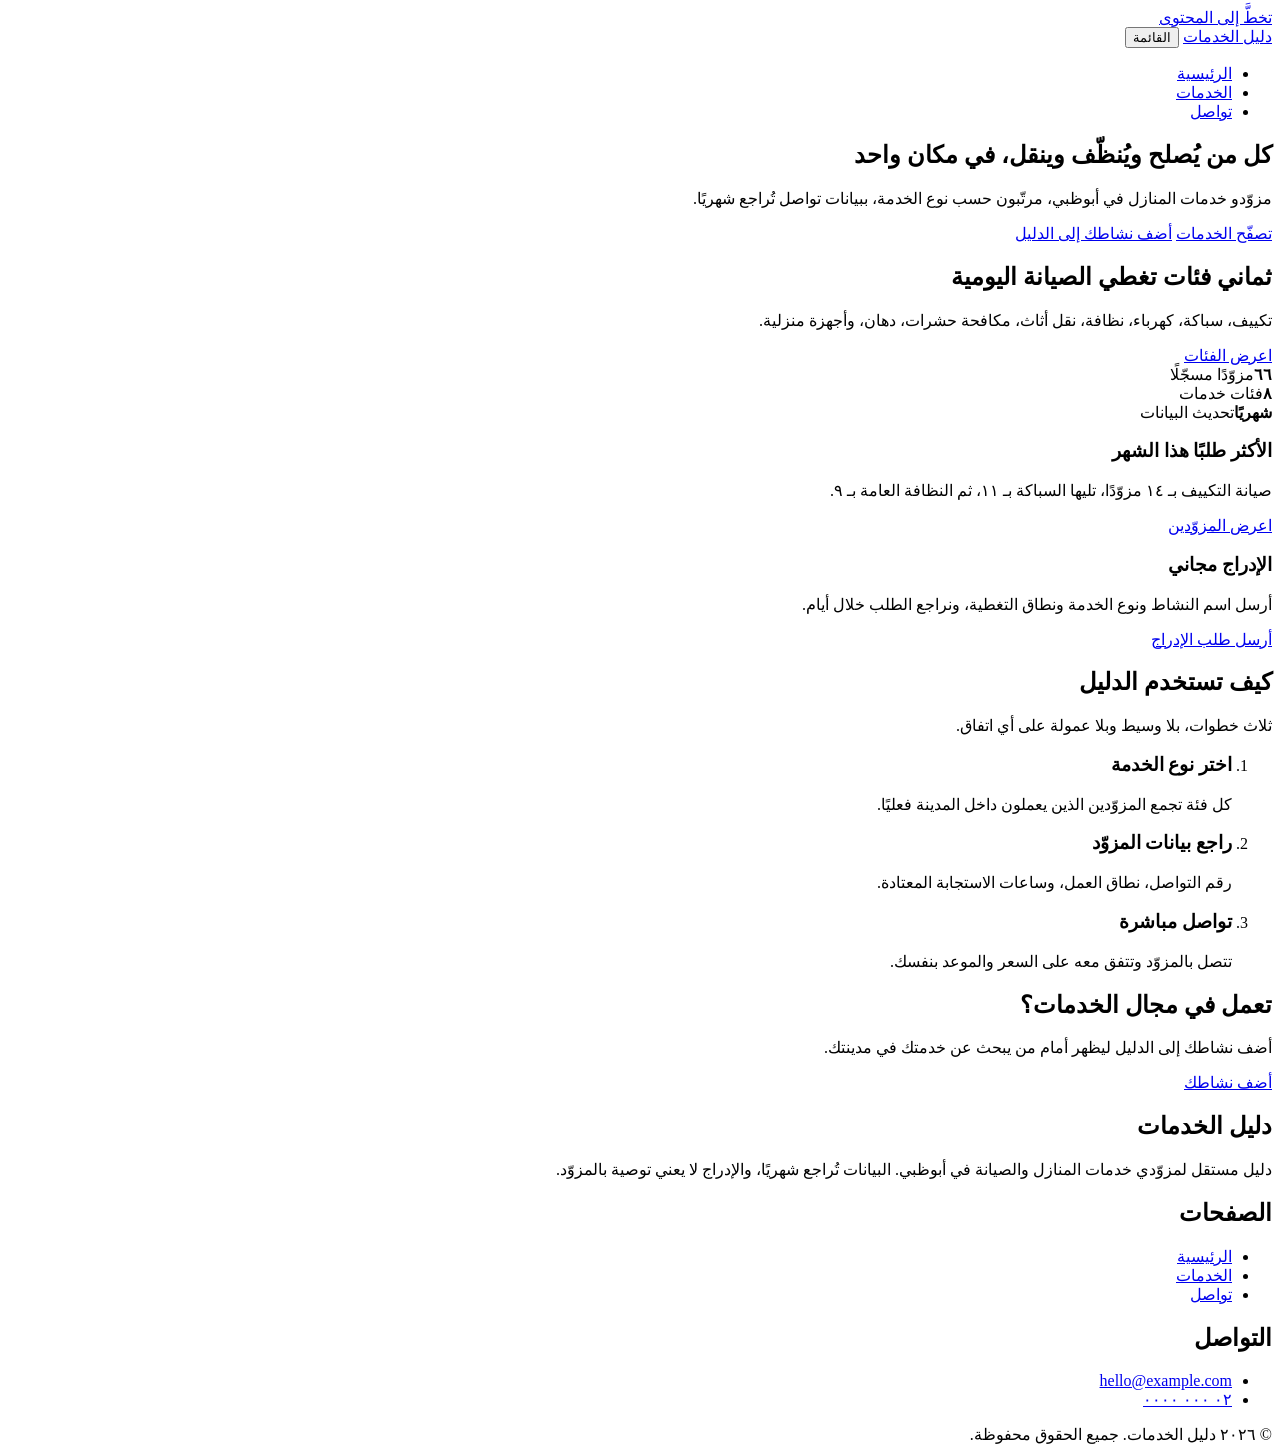
==== index.html @ f4fff855 "Add homepage" ====
<!DOCTYPE html>
<html lang="ar" dir="rtl">
<head>
<meta charset="utf-8">
<meta name="viewport" content="width=device-width, initial-scale=1">
<title>دليل الخدمات — خدمات المنازل في أبوظبي</title>
<meta name="description" content="دليل مرتّب لمزوّدي خدمات المنازل والصيانة في أبوظبي، مقسّم حسب نوع الخدمة.">
<link rel="preconnect" href="https://fonts.googleapis.com">
<link rel="preconnect" href="https://fonts.gstatic.com" crossorigin>
<link href="https://fonts.googleapis.com/css2?family=Noto+Sans+Arabic:wght@400;500;600;700&display=swap" rel="stylesheet">
<link rel="stylesheet" href="styles.css">
</head>
<body>

<a class="skip-link" href="#main">تخطَّ إلى المحتوى</a>

<header class="site-header">
  <div class="wrap-wide header-inner">
    <a class="brand" href="index.html">دليل الخدمات</a>

    <button class="nav-toggle" id="navToggle" aria-expanded="false" aria-controls="mainNav">
      <span class="nav-toggle-bars" aria-hidden="true"></span>
      القائمة
    </button>

    <nav class="main-nav" id="mainNav" aria-label="التنقل الرئيسي">
      <ul>
        <li><a href="index.html" aria-current="page">الرئيسية</a></li>
        <li><a href="services.html">الخدمات</a></li>
        <li><a href="contact.html">تواصل</a></li>
      </ul>
    </nav>
  </div>
</header>

<main id="main">

  <section class="wrap hero">
    <h1>كل من يُصلح ويُنظّف وينقل، في مكان واحد</h1>
    <p class="lead">مزوّدو خدمات المنازل في أبوظبي، مرتّبون حسب نوع الخدمة، ببيانات تواصل تُراجع شهريًا.</p>
    <div class="actions">
      <a class="btn" href="services.html">تصفّح الخدمات</a>
      <a class="link-more" href="contact.html">أضف نشاطك إلى الدليل</a>
    </div>
  </section>

  <section class="section--tight">
    <div class="wrap-wide tiles">

      <article class="tile tile--wide tile--dark">
        <h2>ثماني فئات تغطي الصيانة اليومية</h2>
        <p>تكييف، سباكة، كهرباء، نظافة، نقل أثاث، مكافحة حشرات، دهان، وأجهزة منزلية.</p>
        <div class="actions">
          <a class="link-more" href="services.html">اعرض الفئات</a>
        </div>
        <div class="tile-figure">
          <div><strong>٦٦</strong><span class="tile-note">مزوّدًا مسجّلًا</span></div>
          <div><strong>٨</strong><span class="tile-note">فئات خدمات</span></div>
          <div><strong>شهريًا</strong><span class="tile-note">تحديث البيانات</span></div>
        </div>
      </article>

      <article class="tile">
        <h3>الأكثر طلبًا هذا الشهر</h3>
        <p>صيانة التكييف بـ ١٤ مزوّدًا، تليها السباكة بـ ١١، ثم النظافة العامة بـ ٩.</p>
        <div class="actions">
          <a class="link-more" href="services.html">اعرض المزوّدين</a>
        </div>
      </article>

      <article class="tile">
        <h3>الإدراج مجاني</h3>
        <p>أرسل اسم النشاط ونوع الخدمة ونطاق التغطية، ونراجع الطلب خلال أيام.</p>
        <div class="actions">
          <a class="link-more" href="contact.html">أرسل طلب الإدراج</a>
        </div>
      </article>

    </div>
  </section>

  <section class="section section--alt">
    <div class="wrap center">
      <h2>كيف تستخدم الدليل</h2>
      <p class="section-intro">ثلاث خطوات، بلا وسيط وبلا عمولة على أي اتفاق.</p>
      <ol class="steps">
        <li>
          <h3>اختر نوع الخدمة</h3>
          <p>كل فئة تجمع المزوّدين الذين يعملون داخل المدينة فعليًا.</p>
        </li>
        <li>
          <h3>راجع بيانات المزوّد</h3>
          <p>رقم التواصل، نطاق العمل، وساعات الاستجابة المعتادة.</p>
        </li>
        <li>
          <h3>تواصل مباشرة</h3>
          <p>تتصل بالمزوّد وتتفق معه على السعر والموعد بنفسك.</p>
        </li>
      </ol>
    </div>
  </section>

  <section class="section">
    <div class="wrap center">
      <h2>تعمل في مجال الخدمات؟</h2>
      <p class="section-intro">أضف نشاطك إلى الدليل ليظهر أمام من يبحث عن خدمتك في مدينتك.</p>
      <div class="actions">
        <a class="btn" href="contact.html">أضف نشاطك</a>
      </div>
    </div>
  </section>

</main>

<footer class="site-footer">
  <div class="wrap-wide">
    <div class="footer-inner">
      <div>
        <h2>دليل الخدمات</h2>
        <p>دليل مستقل لمزوّدي خدمات المنازل والصيانة في أبوظبي. البيانات تُراجع شهريًا، والإدراج لا يعني توصية بالمزوّد.</p>
      </div>
      <div>
        <h2>الصفحات</h2>
        <ul>
          <li><a href="index.html">الرئيسية</a></li>
          <li><a href="services.html">الخدمات</a></li>
          <li><a href="contact.html">تواصل</a></li>
        </ul>
      </div>
      <div>
        <h2>التواصل</h2>
        <ul>
          <li><a href="mailto:hello@example.com">hello@example.com</a></li>
          <li><a href="tel:+97120000000">٠٢ ٠٠٠ ٠٠٠٠</a></li>
        </ul>
      </div>
    </div>
    <div class="footer-bottom">
      <span>© ٢٠٢٦ دليل الخدمات. جميع الحقوق محفوظة.</span>
    </div>
  </div>
</footer>

<script src="app.js"></script>
</body>
</html>
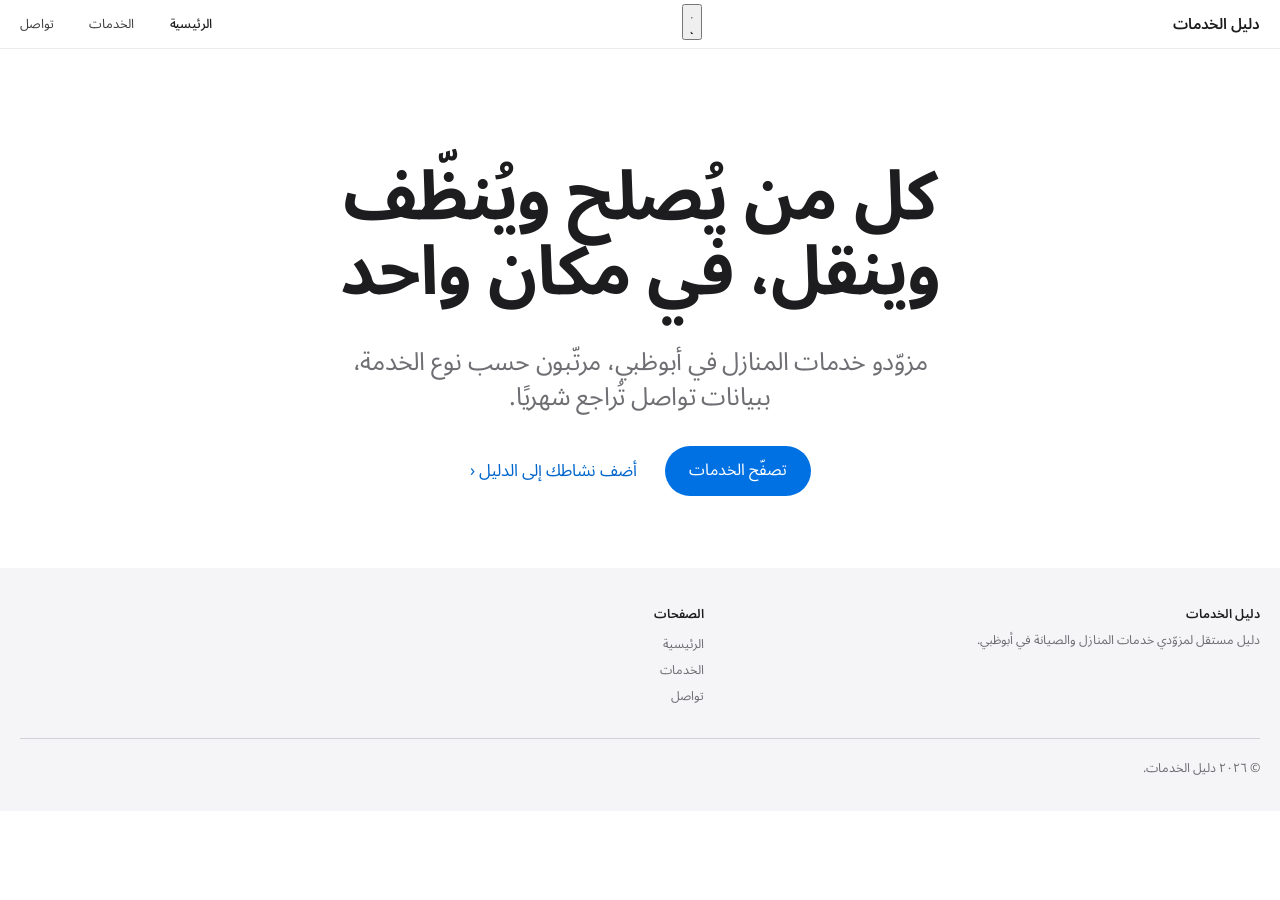
==== commit ba546935: "Publish themed pages for GitHub Pages" ====
--- a/index.html
+++ b/index.html
@@ -2,6 +2,18 @@
 <html lang="ar" dir="rtl">
 <head>
 <meta charset="utf-8">
+<script>
+  (function () {
+    var t;
+    try { t = localStorage.getItem("theme"); } catch (e) {}
+    if (t !== "dark" && t !== "light")
+      t = window.matchMedia && window.matchMedia("(prefers-color-scheme: dark)").matches ? "dark" : "light";
+    var r = document.documentElement;
+    if (t === "dark") r.className += (r.className ? " " : "") + "theme-dark";
+    r.setAttribute("data-theme", t);
+    r.style.colorScheme = t;
+  })();
+</script>
 <meta name="viewport" content="width=device-width, initial-scale=1">
 <title>دليل الخدمات — خدمات المنازل في أبوظبي</title>
 <meta name="description" content="دليل مرتّب لمزوّدي خدمات المنازل والصيانة في أبوظبي، مقسّم حسب نوع الخدمة.">
@@ -11,18 +23,25 @@
 <link rel="stylesheet" href="styles.css">
 </head>
 <body>
-
 <a class="skip-link" href="#main">تخطَّ إلى المحتوى</a>
-
 <header class="site-header">
   <div class="wrap-wide header-inner">
     <a class="brand" href="index.html">دليل الخدمات</a>
-
-    <button class="nav-toggle" id="navToggle" aria-expanded="false" aria-controls="mainNav">
-      <span class="nav-toggle-bars" aria-hidden="true"></span>
-      القائمة
-    </button>
-
+    <div class="header-tools">
+      <button class="theme-toggle" id="themeToggle" type="button" aria-pressed="false" aria-label="تبديل المظهر">
+        <svg class="theme-icon theme-icon--sun" viewBox="0 0 24 24" aria-hidden="true">
+          <circle cx="12" cy="12" r="4"></circle>
+          <path d="M12 3v2M12 19v2M5.2 5.2l1.4 1.4M17.4 17.4l1.4 1.4M3 12h2M19 12h2M5.2 18.8l1.4-1.4M17.4 6.6l1.4-1.4"></path>
+        </svg>
+        <svg class="theme-icon theme-icon--moon" viewBox="0 0 24 24" aria-hidden="true">
+          <path d="M16.5 13.5A7 7 0 0 1 10 4a7.5 7.5 0 1 0 9.2 10.3 6.2 6.2 0 0 1-2.7-.8z"></path>
+        </svg>
+      </button>
+      <button class="nav-toggle" id="navToggle" aria-expanded="false" aria-controls="mainNav">
+        <span class="nav-toggle-bars" aria-hidden="true"></span>
+        القائمة
+      </button>
+    </div>
     <nav class="main-nav" id="mainNav" aria-label="التنقل الرئيسي">
       <ul>
         <li><a href="index.html" aria-current="page">الرئيسية</a></li>
@@ -32,9 +51,7 @@
     </nav>
   </div>
 </header>
-
 <main id="main">
-
   <section class="wrap hero">
     <h1>كل من يُصلح ويُنظّف وينقل، في مكان واحد</h1>
     <p class="lead">مزوّدو خدمات المنازل في أبوظبي، مرتّبون حسب نوع الخدمة، ببيانات تواصل تُراجع شهريًا.</p>
@@ -43,81 +60,13 @@
       <a class="link-more" href="contact.html">أضف نشاطك إلى الدليل</a>
     </div>
   </section>
-
-  <section class="section--tight">
-    <div class="wrap-wide tiles">
-
-      <article class="tile tile--wide tile--dark">
-        <h2>ثماني فئات تغطي الصيانة اليومية</h2>
-        <p>تكييف، سباكة، كهرباء، نظافة، نقل أثاث، مكافحة حشرات، دهان، وأجهزة منزلية.</p>
-        <div class="actions">
-          <a class="link-more" href="services.html">اعرض الفئات</a>
-        </div>
-        <div class="tile-figure">
-          <div><strong>٦٦</strong><span class="tile-note">مزوّدًا مسجّلًا</span></div>
-          <div><strong>٨</strong><span class="tile-note">فئات خدمات</span></div>
-          <div><strong>شهريًا</strong><span class="tile-note">تحديث البيانات</span></div>
-        </div>
-      </article>
-
-      <article class="tile">
-        <h3>الأكثر طلبًا هذا الشهر</h3>
-        <p>صيانة التكييف بـ ١٤ مزوّدًا، تليها السباكة بـ ١١، ثم النظافة العامة بـ ٩.</p>
-        <div class="actions">
-          <a class="link-more" href="services.html">اعرض المزوّدين</a>
-        </div>
-      </article>
-
-      <article class="tile">
-        <h3>الإدراج مجاني</h3>
-        <p>أرسل اسم النشاط ونوع الخدمة ونطاق التغطية، ونراجع الطلب خلال أيام.</p>
-        <div class="actions">
-          <a class="link-more" href="contact.html">أرسل طلب الإدراج</a>
-        </div>
-      </article>
-
-    </div>
-  </section>
-
-  <section class="section section--alt">
-    <div class="wrap center">
-      <h2>كيف تستخدم الدليل</h2>
-      <p class="section-intro">ثلاث خطوات، بلا وسيط وبلا عمولة على أي اتفاق.</p>
-      <ol class="steps">
-        <li>
-          <h3>اختر نوع الخدمة</h3>
-          <p>كل فئة تجمع المزوّدين الذين يعملون داخل المدينة فعليًا.</p>
-        </li>
-        <li>
-          <h3>راجع بيانات المزوّد</h3>
-          <p>رقم التواصل، نطاق العمل، وساعات الاستجابة المعتادة.</p>
-        </li>
-        <li>
-          <h3>تواصل مباشرة</h3>
-          <p>تتصل بالمزوّد وتتفق معه على السعر والموعد بنفسك.</p>
-        </li>
-      </ol>
-    </div>
-  </section>
-
-  <section class="section">
-    <div class="wrap center">
-      <h2>تعمل في مجال الخدمات؟</h2>
-      <p class="section-intro">أضف نشاطك إلى الدليل ليظهر أمام من يبحث عن خدمتك في مدينتك.</p>
-      <div class="actions">
-        <a class="btn" href="contact.html">أضف نشاطك</a>
-      </div>
-    </div>
-  </section>
-
 </main>
-
 <footer class="site-footer">
   <div class="wrap-wide">
     <div class="footer-inner">
       <div>
         <h2>دليل الخدمات</h2>
-        <p>دليل مستقل لمزوّدي خدمات المنازل والصيانة في أبوظبي. البيانات تُراجع شهريًا، والإدراج لا يعني توصية بالمزوّد.</p>
+        <p>دليل مستقل لمزوّدي خدمات المنازل والصيانة في أبوظبي.</p>
       </div>
       <div>
         <h2>الصفحات</h2>
@@ -127,20 +76,10 @@
           <li><a href="contact.html">تواصل</a></li>
         </ul>
       </div>
-      <div>
-        <h2>التواصل</h2>
-        <ul>
-          <li><a href="mailto:hello@example.com">hello@example.com</a></li>
-          <li><a href="tel:+97120000000">٠٢ ٠٠٠ ٠٠٠٠</a></li>
-        </ul>
-      </div>
     </div>
-    <div class="footer-bottom">
-      <span>© ٢٠٢٦ دليل الخدمات. جميع الحقوق محفوظة.</span>
-    </div>
+    <div class="footer-bottom"><span>© ٢٠٢٦ دليل الخدمات.</span></div>
   </div>
 </footer>
-
 <script src="app.js"></script>
 </body>
 </html>
--- a/styles.css
+++ b/styles.css
@@ -0,0 +1,90 @@
+/* دليل الخدمات */
+:root{--bg:#fff;--bg-alt:#f5f5f7;--text:#1d1d1f;--text-2:#6e6e73;--link:#0066cc;--link-strong:#0071e3;--line:#d2d2d7;--nav-h:48px;--r-lg:28px;--r-md:18px;--r-sm:12px;--pill:980px;--wrap:1024px;--wrap-wide:1240px}
+*,*::before,*::after{box-sizing:border-box}
+html{-webkit-text-size-adjust:100%;scroll-behavior:smooth;scroll-padding-top:calc(var(--nav-h) + 1rem)}
+body{margin:0;background:var(--bg);color:var(--text);font-family:"SF Arabic",-apple-system,BlinkMacSystemFont,"Noto Sans Arabic","Segoe UI",Tahoma,system-ui,sans-serif;font-size:1.0625rem;line-height:1.6;-webkit-font-smoothing:antialiased}
+h1,h2,h3{margin:0 0 .5em;font-weight:700;letter-spacing:-.015em;line-height:1.1}
+h1{font-size:clamp(2.4rem,1.4rem + 4.6vw,4.25rem)}h2{font-size:clamp(1.9rem,1.2rem + 2.8vw,3rem)}h3{font-size:clamp(1.25rem,1.05rem + .7vw,1.6rem)}
+p{margin:0 0 1rem}a{color:var(--link);text-decoration:none}a:hover{text-decoration:underline}img{max-width:100%;display:block}
+.wrap{width:min(100% - 2.75rem,var(--wrap));margin-inline:auto}.wrap-wide{width:min(100% - 2rem,var(--wrap-wide));margin-inline:auto}.center{text-align:center}
+:focus-visible{outline:3px solid var(--link-strong);outline-offset:3px;border-radius:4px}
+.skip-link{position:absolute;inset-inline-start:-9999px;top:0;z-index:80;background:var(--text);color:#fff;padding:.6rem 1rem}.skip-link:focus{inset-inline-start:0}
+.site-header{position:sticky;top:0;z-index:60;background:rgba(255,255,255,.72);backdrop-filter:saturate(180%) blur(20px);-webkit-backdrop-filter:saturate(180%) blur(20px);border-bottom:1px solid rgba(0,0,0,.08)}
+.header-inner{display:flex;align-items:center;justify-content:space-between;gap:1rem;min-height:var(--nav-h);flex-wrap:wrap}
+.brand{font-size:.95rem;font-weight:600;color:var(--text);letter-spacing:-.01em}.brand:hover{text-decoration:none;opacity:.7}
+.nav-toggle{display:inline-flex;align-items:center;gap:.45rem;font:inherit;font-size:.85rem;color:var(--text);background:none;border:0;padding:.4rem 0;cursor:pointer}
+.nav-toggle-bars,.nav-toggle-bars::before,.nav-toggle-bars::after{content:"";display:block;width:17px;height:1px;background:var(--text)}
+.nav-toggle-bars{position:relative}.nav-toggle-bars::before{position:absolute;top:-5px}.nav-toggle-bars::after{position:absolute;top:5px}
+.main-nav{display:none;width:100%}.main-nav.is-open{display:block}
+.main-nav ul{list-style:none;margin:0 0 .75rem;padding:0;display:flex;flex-direction:column}
+.main-nav a{display:block;padding:.85rem 0;color:var(--text);font-size:1.4rem;font-weight:600;letter-spacing:-.01em;border-bottom:1px solid var(--line)}
+.main-nav a:hover{text-decoration:none;opacity:.65}.main-nav a[aria-current="page"]{color:var(--text-2)}
+@media(min-width:768px){.nav-toggle{display:none}.main-nav{display:block;width:auto}.main-nav ul{flex-direction:row;gap:2.25rem;margin:0}.main-nav a{font-size:.8rem;font-weight:400;padding:0;border-bottom:0;opacity:.85}.main-nav a:hover{opacity:1}.main-nav a[aria-current="page"]{color:var(--text);opacity:1;font-weight:500}}
+.section{padding-block:clamp(3.5rem,8vw,6.5rem)}.section--alt{background:var(--bg-alt)}.section--tight{padding-block:clamp(2rem,4vw,3rem)}
+.hero{padding-block:clamp(3.5rem,9vw,7rem) clamp(2.5rem,6vw,4.5rem);text-align:center}.hero h1{max-width:18ch;margin-inline:auto}
+.lead{font-size:clamp(1.15rem,1rem + .7vw,1.6rem);line-height:1.4;color:var(--text-2);max-width:44ch;margin-inline:auto;letter-spacing:-.01em}
+.section-intro{max-width:46ch;margin-inline:auto;color:var(--text-2)}
+.actions{display:flex;flex-wrap:wrap;gap:1.75rem;align-items:center;justify-content:center;margin-top:2rem}
+.btn{display:inline-block;font:inherit;font-size:1rem;font-weight:400;padding:.75rem 1.5rem;border:0;border-radius:var(--pill);background:var(--link-strong);color:#fff;cursor:pointer}.btn:hover{background:#0077ed;text-decoration:none}
+.link-more{font-size:1.05rem;color:var(--link)}.link-more::after{content:" ‹"}
+.tiles{display:grid;gap:1.25rem;grid-template-columns:1fr}
+@media(min-width:820px){.tiles{grid-template-columns:1fr 1fr}.tile--wide{grid-column:1/-1}}
+.tile{background:var(--bg-alt);border-radius:var(--r-lg);padding:clamp(2.25rem,5vw,3.5rem) clamp(1.5rem,4vw,3rem);text-align:center;display:flex;flex-direction:column;justify-content:center;min-height:340px}
+.tile--dark{background:var(--text);color:#f5f5f7}.tile--dark .tile-note{color:#a1a1a6}
+.tile h2,.tile h3{margin-bottom:.4rem}.tile p{color:var(--text-2);max-width:34ch;margin-inline:auto}.tile .actions{margin-top:1.25rem;gap:1.25rem}
+.tile-figure{display:grid;grid-template-columns:repeat(auto-fit,minmax(120px,1fr));gap:1.5rem;margin-top:2rem;width:min(100%,620px);margin-inline:auto}.tile-figure div{text-align:center}
+.tile-figure strong{display:block;font-size:clamp(1.8rem,1.4rem + 1.6vw,2.6rem);font-weight:600;letter-spacing:-.02em}.tile-note{color:var(--text-2);font-size:.95rem}
+.steps{list-style:none;margin:3rem 0 0;padding:0;display:grid;gap:2.5rem;counter-reset:step;text-align:center}
+@media(min-width:780px){.steps{grid-template-columns:repeat(3,1fr);gap:3rem}}
+.steps li{counter-increment:step}.steps li::before{content:counter(step,arabic-indic);display:grid;place-items:center;width:44px;height:44px;margin:0 auto 1rem;border-radius:50%;background:var(--bg-alt);color:var(--text-2);font-size:1.05rem;font-weight:600}
+.section--alt .steps li::before{background:#e8e8ed}.steps h3{margin-bottom:.35rem}.steps p{margin:0;color:var(--text-2)}
+.card-grid{list-style:none;margin:0;padding:0;display:grid;gap:1.25rem;grid-template-columns:repeat(auto-fill,minmax(290px,1fr))}
+.card{background:var(--bg-alt);border-radius:var(--r-md);padding:2.25rem 1.75rem;text-align:center;display:flex;flex-direction:column;align-items:center;gap:.5rem;transition:transform .25s ease}.card:hover{transform:translateY(-3px)}
+.card h3{margin:0}.card p{margin:0;color:var(--text-2);font-size:1rem;max-width:30ch}
+.card-meta{margin-top:auto;padding-top:1.25rem;display:flex;flex-direction:column;gap:.35rem;font-size:.95rem;color:var(--text-2)}
+.contact-grid{display:grid;gap:3rem}@media(min-width:880px){.contact-grid{grid-template-columns:1.25fr 1fr;gap:4rem}}
+.field{display:flex;flex-direction:column;gap:.45rem;margin-bottom:1rem}.field label{font-size:.9rem;color:var(--text-2)}
+.field input,.field select,.field textarea{font:inherit;color:var(--text);background:var(--bg-alt);border:1px solid transparent;border-radius:var(--r-sm);padding:.85rem 1rem}
+.field textarea{resize:vertical;min-height:150px}
+.field input:focus,.field select:focus,.field textarea:focus{outline:none;background:var(--bg);border-color:var(--link-strong);box-shadow:0 0 0 4px rgba(0,113,227,.15)}
+.field-hint{font-size:.85rem;color:var(--text-2)}
+.info-block{background:var(--bg-alt);border-radius:var(--r-lg);padding:2rem 1.9rem}.info-block h2{font-size:1.3rem;margin-bottom:1rem}
+.info-list{list-style:none;margin:0;padding:0}.info-list>li{padding:.85rem 0;border-bottom:1px solid var(--line)}.info-list>li:last-child{border-bottom:0}
+.info-list .label{display:block;font-size:.85rem;color:var(--text-2);margin-bottom:.1rem}
+.site-footer{background:var(--bg-alt);color:var(--text-2);font-size:.78rem;line-height:1.6;padding-block:2.5rem 2rem}
+.footer-inner{display:grid;gap:2rem;padding-bottom:1.75rem;border-bottom:1px solid var(--line)}
+@media(min-width:760px){.footer-inner{grid-template-columns:1.6fr 1fr 1fr;gap:3rem}}
+.site-footer h2{font-size:.78rem;font-weight:600;color:var(--text);letter-spacing:0;margin-bottom:.6rem}
+.site-footer p{margin:0;max-width:46ch}.site-footer ul{list-style:none;margin:0;padding:0}.site-footer li{padding:.2rem 0}
+.site-footer a{color:var(--text-2)}.site-footer a:hover{color:var(--text)}.footer-bottom{padding-top:1.25rem}
+.visually-hidden{position:absolute;width:1px;height:1px;padding:0;margin:-1px;overflow:hidden;clip:rect(0,0,0,0);white-space:nowrap;border:0}
+.breadcrumb{margin:0 0 1.75rem}.breadcrumb ol{list-style:none;margin:0;padding:0;display:flex;flex-wrap:wrap;justify-content:center;gap:.35rem .15rem;color:var(--text-2);font-size:.85rem}
+.breadcrumb li{display:inline-flex;align-items:center;gap:.35rem}.breadcrumb li:not(:last-child)::after{content:"‹";color:var(--text-2);opacity:.55;padding-inline-start:.2rem}
+.breadcrumb a{color:var(--text-2)}.breadcrumb a:hover{color:var(--text)}.breadcrumb li[aria-current="page"]{color:var(--text);font-weight:500}
+.provider-hero{padding-block:clamp(2.5rem,6vw,4.5rem) clamp(2rem,5vw,3.25rem);text-align:center}.provider-hero h1{max-width:16ch;margin-inline:auto}
+.eyebrow{margin:0 0 .65rem;font-size:.92rem;font-weight:600;color:var(--link);letter-spacing:-.01em}
+.provider-pills{list-style:none;margin:1.75rem auto 0;padding:0;display:flex;flex-wrap:wrap;justify-content:center;gap:.6rem;max-width:54rem}
+.provider-pills li{background:var(--bg-alt);color:var(--text-2);font-size:.9rem;padding:.45rem .9rem;border-radius:var(--pill)}
+.btn--ghost{background:var(--bg-alt);color:var(--text)}.btn--ghost:hover{background:#e8e8ed}
+.provider-layout{display:grid;gap:1.5rem}@media(min-width:960px){.provider-layout{grid-template-columns:minmax(0,1.7fr) minmax(280px,.9fr);gap:2rem;align-items:start}}
+.provider-main{display:grid;gap:1.15rem}
+.panel{background:var(--bg-alt);border-radius:var(--r-md);padding:clamp(1.5rem,3vw,2.1rem) clamp(1.35rem,3vw,2rem)}.panel h2{font-size:1.35rem;margin-bottom:.75rem}.panel p:last-child{margin-bottom:0}
+.panel-lead{color:var(--text-2);margin-bottom:1rem}.panel-note{color:var(--text-2);font-size:.92rem}
+.check-list,.prep-list{margin:0;padding:0;list-style:none}
+.check-list li,.prep-list li{position:relative;padding:.7rem 0;padding-inline-start:1.7rem;border-bottom:1px solid var(--line);color:var(--text)}
+.check-list li:last-child,.prep-list li:last-child{border-bottom:0}
+.check-list li::before{content:"";position:absolute;inset-inline-start:0;top:1.05rem;width:8px;height:8px;border-radius:50%;background:var(--link-strong)}
+.prep-list{counter-reset:prep}.prep-list li{padding-inline-start:2.1rem}
+.prep-list li::before{counter-increment:prep;content:counter(prep,arabic-indic);position:absolute;inset-inline-start:0;top:.65rem;width:1.5rem;height:1.5rem;display:grid;place-items:center;border-radius:50%;background:#e8e8ed;color:var(--text-2);font-size:.8rem;font-weight:600}
+.chip-list{list-style:none;margin:0;padding:0;display:flex;flex-wrap:wrap;gap:.55rem}.chip-list li{background:#fff;color:var(--text);font-size:.92rem;padding:.4rem .85rem;border-radius:var(--pill)}
+.hours-table{width:100%;border-collapse:collapse;font-size:.98rem}.hours-table th,.hours-table td{text-align:start;padding:.8rem 0;border-bottom:1px solid var(--line);vertical-align:top}
+.hours-table tr:last-child th,.hours-table tr:last-child td{border-bottom:0}.hours-table th{font-weight:600;width:42%}.hours-table td{color:var(--text-2)}
+.provider-aside{min-width:0}
+.contact-card{background:var(--text);color:#f5f5f7;border-radius:var(--r-lg);padding:clamp(1.6rem,3vw,2rem) clamp(1.4rem,3vw,1.85rem)}
+.contact-card h2{font-size:1.3rem;margin-bottom:.4rem}.contact-card-lead{color:#a1a1a6;font-size:.95rem;margin-bottom:.5rem}
+.contact-card .info-list>li{border-bottom-color:rgba(255,255,255,.12)}.contact-card .info-list .label{color:#a1a1a6}.contact-card a{color:#fff}.contact-card a:hover{color:#fff;opacity:.8}
+.contact-card-actions{display:flex;flex-wrap:wrap;gap:.7rem;margin-top:1.35rem}
+.contact-card .btn--ghost{background:rgba(255,255,255,.12);color:#fff}.contact-card .btn--ghost:hover{background:rgba(255,255,255,.2)}
+@media(min-width:960px){.contact-card{position:sticky;top:calc(var(--nav-h) + 1rem)}}
+.section-head{text-align:center;margin-bottom:2rem}.section-head .section-intro{margin-bottom:0}
+@media(prefers-reduced-motion:reduce){html{scroll-behavior:auto}*{animation:none!important;transition:none!important}}
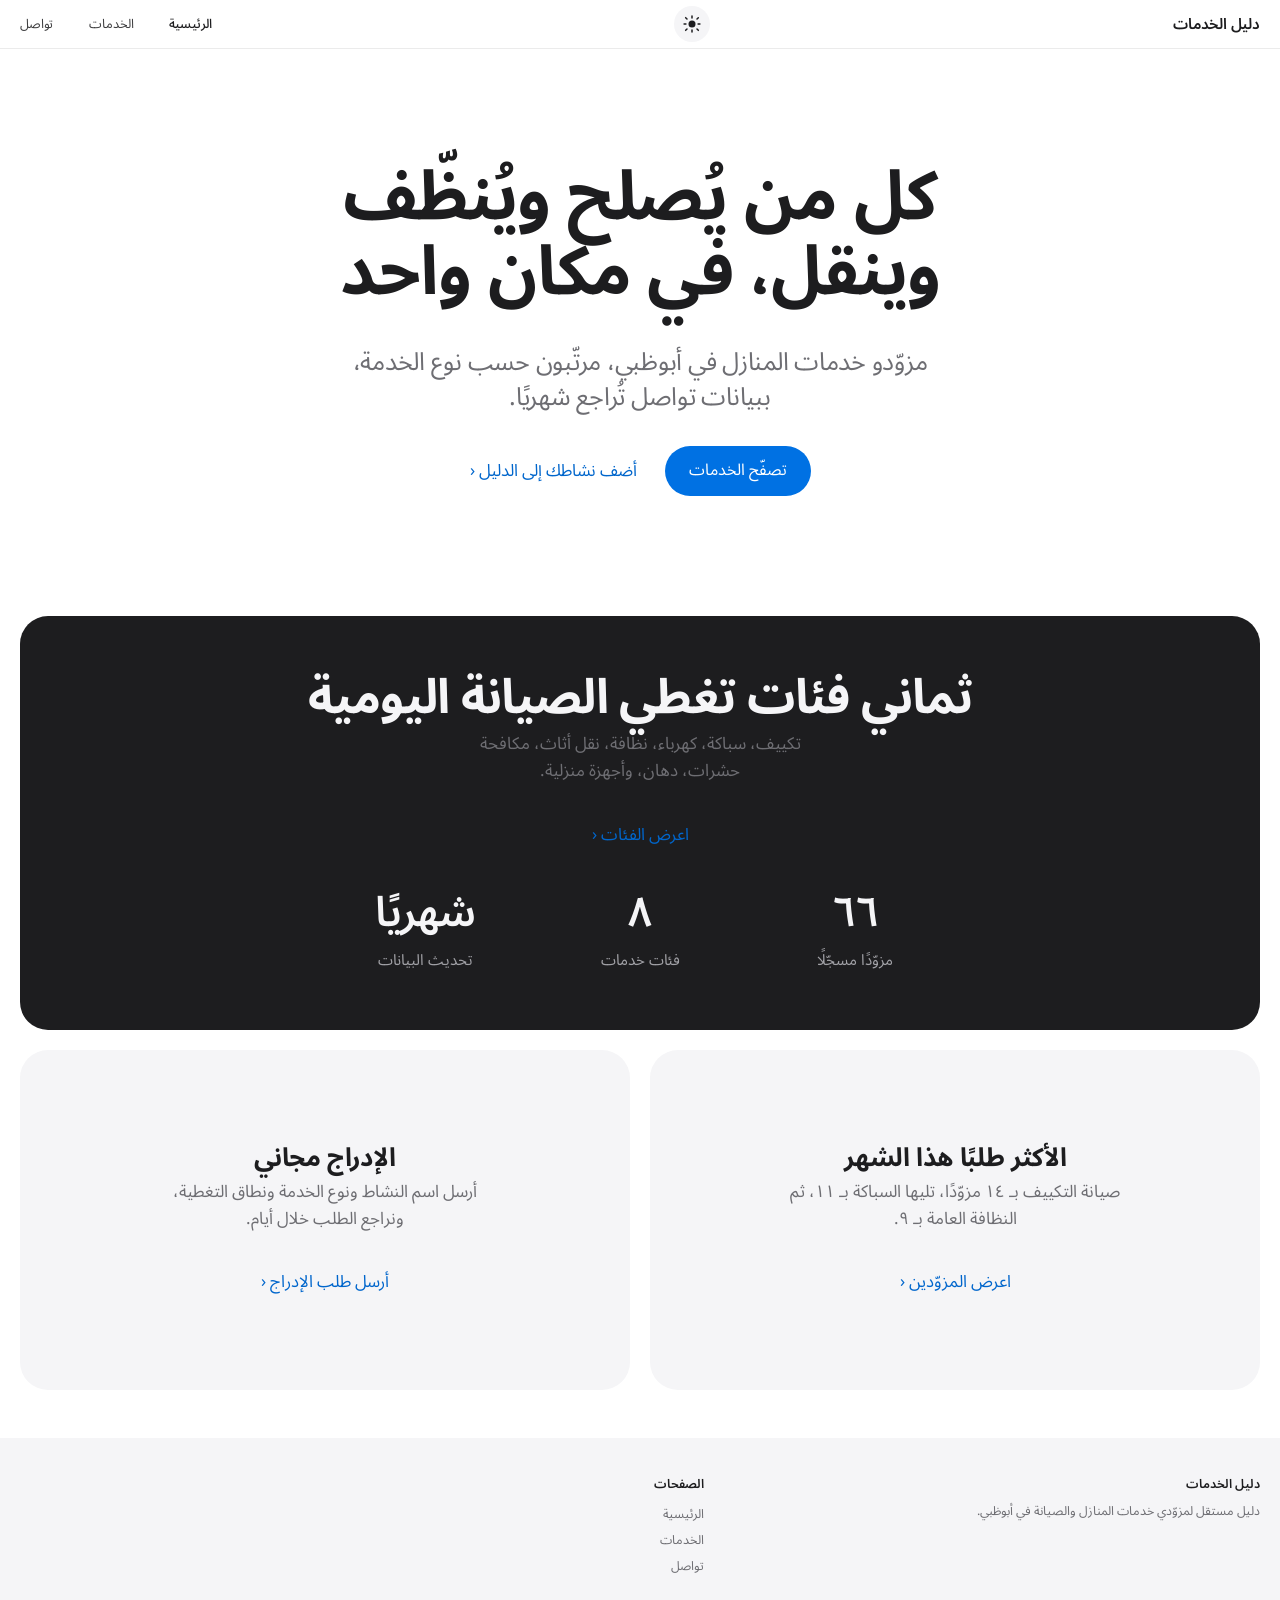
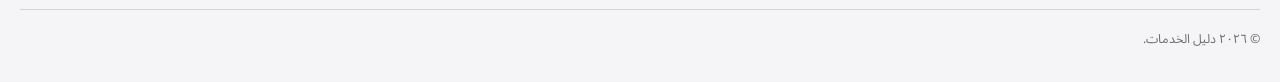
==== commit 2b0f4748: "Link theme stylesheet and restore homepage sections" ====
--- a/index.html
+++ b/index.html
@@ -21,6 +21,7 @@
 <link rel="preconnect" href="https://fonts.gstatic.com" crossorigin>
 <link href="https://fonts.googleapis.com/css2?family=Noto+Sans+Arabic:wght@400;500;600;700&display=swap" rel="stylesheet">
 <link rel="stylesheet" href="styles.css">
+<link rel="stylesheet" href="theme.css">
 </head>
 <body>
 <a class="skip-link" href="#main">تخطَّ إلى المحتوى</a>
@@ -30,8 +31,8 @@
     <div class="header-tools">
       <button class="theme-toggle" id="themeToggle" type="button" aria-pressed="false" aria-label="تبديل المظهر">
         <svg class="theme-icon theme-icon--sun" viewBox="0 0 24 24" aria-hidden="true">
-          <circle cx="12" cy="12" r="4"></circle>
-          <path d="M12 3v2M12 19v2M5.2 5.2l1.4 1.4M17.4 17.4l1.4 1.4M3 12h2M19 12h2M5.2 18.8l1.4-1.4M17.4 6.6l1.4-1.4"></path>
+          <circle cx="12" cy="12" r="4.2"></circle>
+          <path d="M12 2.5v2.2M12 19.3v2.2M4.4 4.4l1.6 1.6M17.99 18l1.6 1.6M2.5 12h2.2M19.3 12h2.2M4.4 19.6l1.6-1.6M18 6.01l1.6-1.6"></path>
         </svg>
         <svg class="theme-icon theme-icon--moon" viewBox="0 0 24 24" aria-hidden="true">
           <path d="M16.5 13.5A7 7 0 0 1 10 4a7.5 7.5 0 1 0 9.2 10.3 6.2 6.2 0 0 1-2.7-.8z"></path>
@@ -60,22 +61,36 @@
       <a class="link-more" href="contact.html">أضف نشاطك إلى الدليل</a>
     </div>
   </section>
+  <section class="section--tight">
+    <div class="wrap-wide tiles">
+      <article class="tile tile--wide tile--dark">
+        <h2>ثماني فئات تغطي الصيانة اليومية</h2>
+        <p>تكييف، سباكة، كهرباء، نظافة، نقل أثاث، مكافحة حشرات، دهان، وأجهزة منزلية.</p>
+        <div class="actions"><a class="link-more" href="services.html">اعرض الفئات</a></div>
+        <div class="tile-figure">
+          <div><strong>٦٦</strong><span class="tile-note">مزوّدًا مسجّلًا</span></div>
+          <div><strong>٨</strong><span class="tile-note">فئات خدمات</span></div>
+          <div><strong>شهريًا</strong><span class="tile-note">تحديث البيانات</span></div>
+        </div>
+      </article>
+      <article class="tile">
+        <h3>الأكثر طلبًا هذا الشهر</h3>
+        <p>صيانة التكييف بـ ١٤ مزوّدًا، تليها السباكة بـ ١١، ثم النظافة العامة بـ ٩.</p>
+        <div class="actions"><a class="link-more" href="services.html">اعرض المزوّدين</a></div>
+      </article>
+      <article class="tile">
+        <h3>الإدراج مجاني</h3>
+        <p>أرسل اسم النشاط ونوع الخدمة ونطاق التغطية، ونراجع الطلب خلال أيام.</p>
+        <div class="actions"><a class="link-more" href="contact.html">أرسل طلب الإدراج</a></div>
+      </article>
+    </div>
+  </section>
 </main>
 <footer class="site-footer">
   <div class="wrap-wide">
     <div class="footer-inner">
-      <div>
-        <h2>دليل الخدمات</h2>
-        <p>دليل مستقل لمزوّدي خدمات المنازل والصيانة في أبوظبي.</p>
-      </div>
-      <div>
-        <h2>الصفحات</h2>
-        <ul>
-          <li><a href="index.html">الرئيسية</a></li>
-          <li><a href="services.html">الخدمات</a></li>
-          <li><a href="contact.html">تواصل</a></li>
-        </ul>
-      </div>
+      <div><h2>دليل الخدمات</h2><p>دليل مستقل لمزوّدي خدمات المنازل والصيانة في أبوظبي.</p></div>
+      <div><h2>الصفحات</h2><ul><li><a href="index.html">الرئيسية</a></li><li><a href="services.html">الخدمات</a></li><li><a href="contact.html">تواصل</a></li></ul></div>
     </div>
     <div class="footer-bottom"><span>© ٢٠٢٦ دليل الخدمات.</span></div>
   </div>
--- a/theme.css
+++ b/theme.css
@@ -0,0 +1,63 @@
+html.theme-dark {
+  color-scheme: dark;
+  --bg: #000000;
+  --bg-alt: #1c1c1e;
+  --text: #f5f5f7;
+  --text-2: #a1a1a6;
+  --link: #2997ff;
+  --line: #3a3a3c;
+}
+
+html.theme-dark,
+html.theme-dark body { background: var(--bg); color: var(--text); }
+
+html.theme-dark .site-header {
+  background: rgba(0, 0, 0, 0.72);
+  border-bottom-color: rgba(255, 255, 255, 0.12);
+}
+
+html.theme-animate,
+html.theme-animate body,
+html.theme-animate .site-header {
+  transition: background-color 0.16s ease, color 0.16s ease, border-color 0.16s ease;
+}
+
+.header-tools {
+  display: flex;
+  align-items: center;
+  gap: 0.75rem;
+  margin-inline-start: auto;
+}
+
+@media (min-width: 768px) {
+  .header-tools { margin-inline-start: 0; }
+}
+
+.theme-toggle {
+  display: inline-grid;
+  place-items: center;
+  width: 36px;
+  height: 36px;
+  padding: 0;
+  border: 0;
+  border-radius: 50%;
+  background: var(--bg-alt);
+  color: var(--text);
+  cursor: pointer;
+}
+
+.theme-toggle:hover { opacity: 0.75; }
+
+.theme-icon { display: block; width: 20px; height: 20px; }
+
+.theme-icon--sun { fill: none; stroke: currentColor; stroke-width: 1.8; stroke-linecap: round; }
+.theme-icon--sun circle { fill: currentColor; stroke: none; }
+
+.theme-icon--moon { display: none; fill: currentColor; }
+
+html.theme-dark .theme-icon--sun { display: none; }
+html.theme-dark .theme-icon--moon { display: block; }
+
+html.theme-dark .chip-list li { background: #2c2c2e; }
+html.theme-dark .btn--ghost { background: var(--bg-alt); color: var(--text); }
+html.theme-dark .contact-card { background: #2c2c2e; }
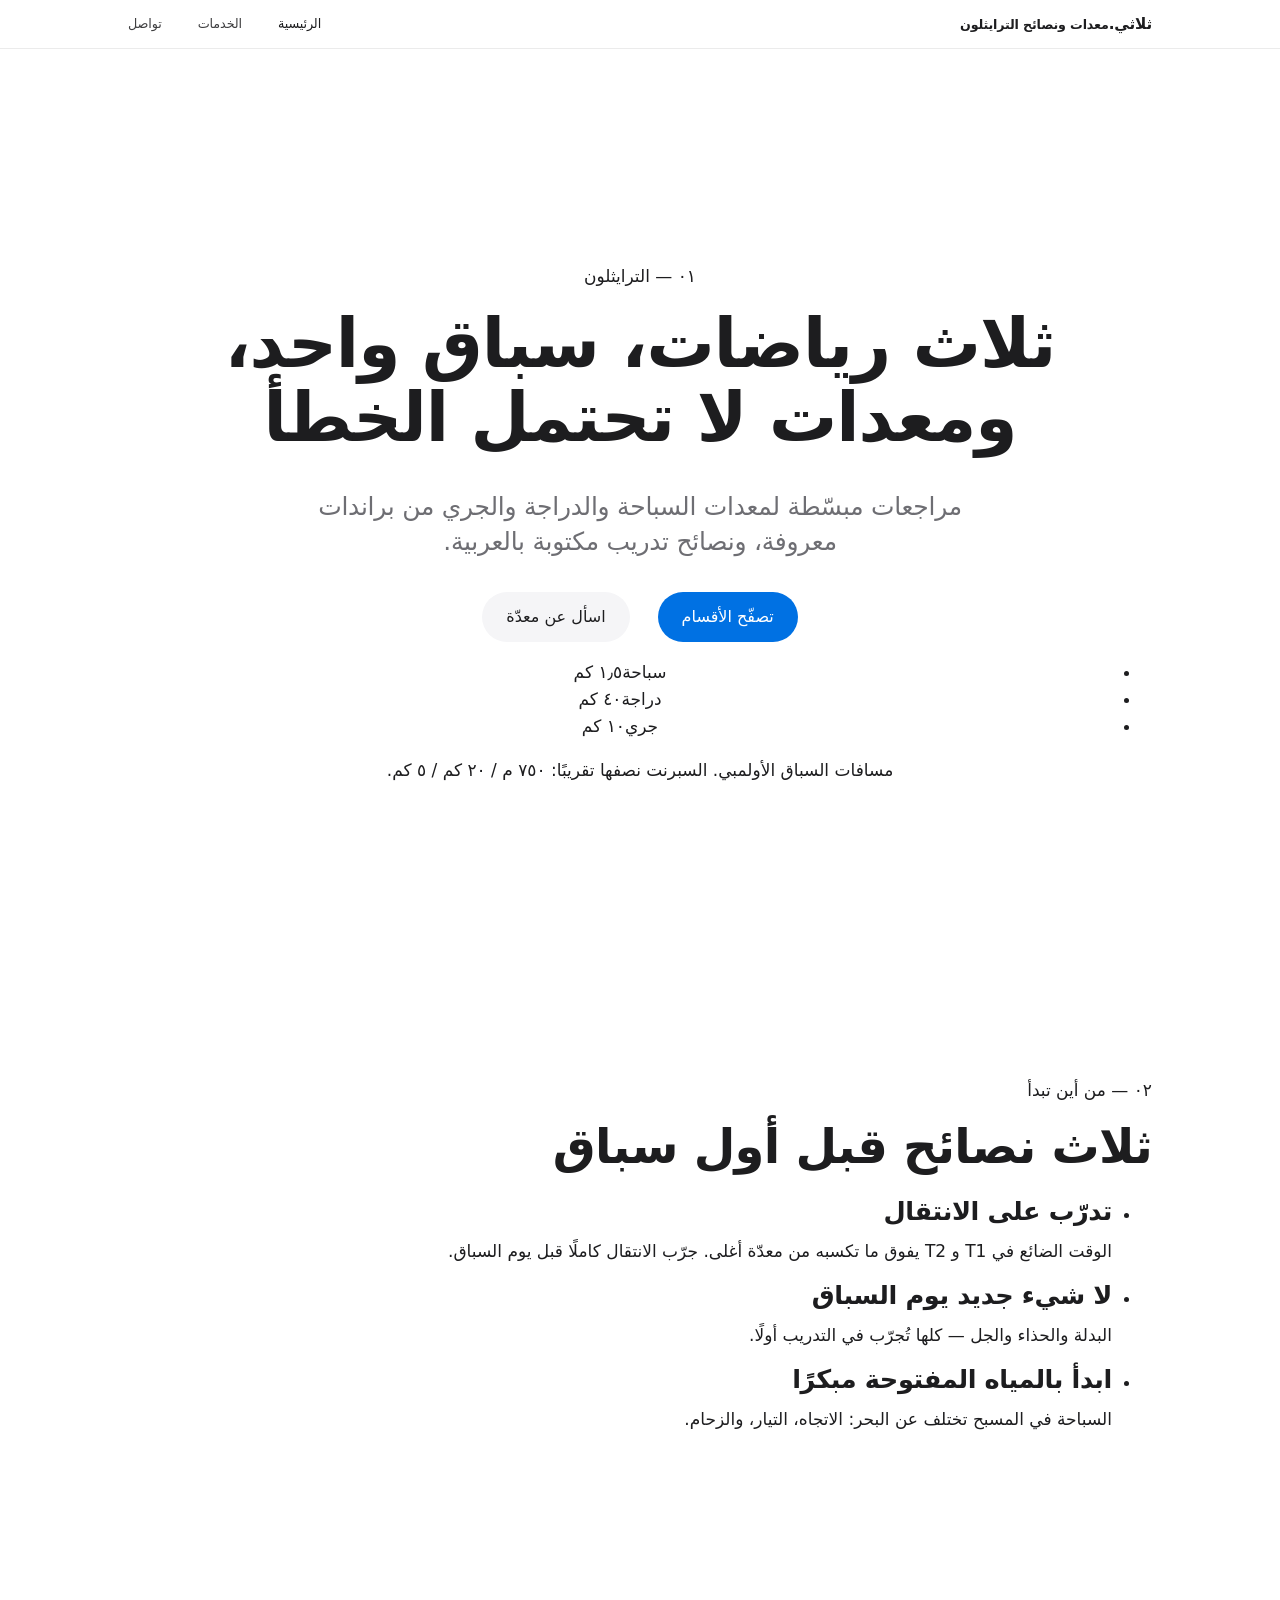
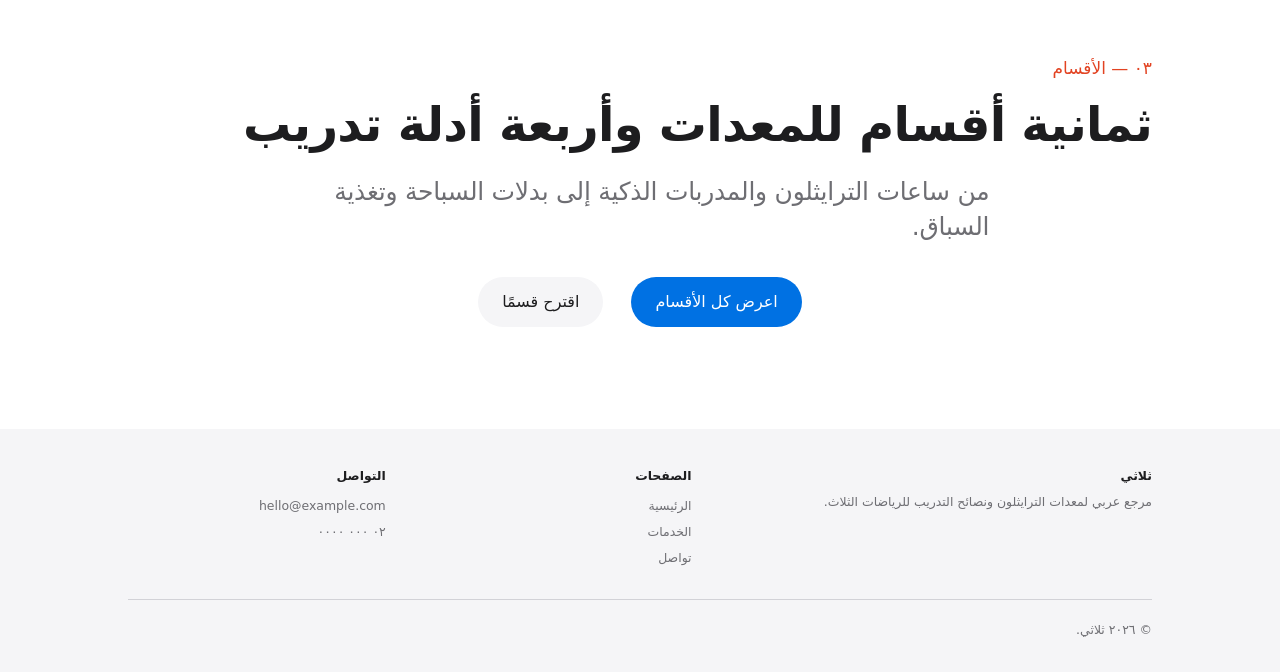
==== commit b57bcdae: "Add ثلاثي HTML pages" ====
--- a/index.html
+++ b/index.html
@@ -2,47 +2,22 @@
 <html lang="ar" dir="rtl">
 <head>
 <meta charset="utf-8">
-<script>
-  (function () {
-    var t;
-    try { t = localStorage.getItem("theme"); } catch (e) {}
-    if (t !== "dark" && t !== "light")
-      t = window.matchMedia && window.matchMedia("(prefers-color-scheme: dark)").matches ? "dark" : "light";
-    var r = document.documentElement;
-    if (t === "dark") r.className += (r.className ? " " : "") + "theme-dark";
-    r.setAttribute("data-theme", t);
-    r.style.colorScheme = t;
-  })();
-</script>
 <meta name="viewport" content="width=device-width, initial-scale=1">
-<title>دليل الخدمات — خدمات المنازل في أبوظبي</title>
-<meta name="description" content="دليل مرتّب لمزوّدي خدمات المنازل والصيانة في أبوظبي، مقسّم حسب نوع الخدمة.">
+<title>ثلاثي — معدات ونصائح الترايثلون</title>
+<meta name="description" content="مراجعات معدات السباحة والدراجة والجري من براندات معروفة، ونصائح تدريب بالعربية.">
 <link rel="preconnect" href="https://fonts.googleapis.com">
 <link rel="preconnect" href="https://fonts.gstatic.com" crossorigin>
-<link href="https://fonts.googleapis.com/css2?family=Noto+Sans+Arabic:wght@400;500;600;700&display=swap" rel="stylesheet">
+<link href="https://fonts.googleapis.com/css2?family=Alexandria:wght@600;700&family=Readex+Pro:wght@400;500&display=swap" rel="stylesheet">
 <link rel="stylesheet" href="styles.css">
-<link rel="stylesheet" href="theme.css">
 </head>
 <body>
 <a class="skip-link" href="#main">تخطَّ إلى المحتوى</a>
 <header class="site-header">
-  <div class="wrap-wide header-inner">
-    <a class="brand" href="index.html">دليل الخدمات</a>
-    <div class="header-tools">
-      <button class="theme-toggle" id="themeToggle" type="button" aria-pressed="false" aria-label="تبديل المظهر">
-        <svg class="theme-icon theme-icon--sun" viewBox="0 0 24 24" aria-hidden="true">
-          <circle cx="12" cy="12" r="4.2"></circle>
-          <path d="M12 2.5v2.2M12 19.3v2.2M4.4 4.4l1.6 1.6M17.99 18l1.6 1.6M2.5 12h2.2M19.3 12h2.2M4.4 19.6l1.6-1.6M18 6.01l1.6-1.6"></path>
-        </svg>
-        <svg class="theme-icon theme-icon--moon" viewBox="0 0 24 24" aria-hidden="true">
-          <path d="M16.5 13.5A7 7 0 0 1 10 4a7.5 7.5 0 1 0 9.2 10.3 6.2 6.2 0 0 1-2.7-.8z"></path>
-        </svg>
-      </button>
-      <button class="nav-toggle" id="navToggle" aria-expanded="false" aria-controls="mainNav">
-        <span class="nav-toggle-bars" aria-hidden="true"></span>
-        القائمة
-      </button>
-    </div>
+  <div class="wrap header-inner">
+    <a class="brand" href="index.html">ثلاثي<span>.</span><small>معدات ونصائح الترايثلون</small></a>
+    <button class="nav-toggle" id="navToggle" aria-expanded="false" aria-controls="mainNav">
+      <span class="nav-toggle-bars" aria-hidden="true"></span>القائمة
+    </button>
     <nav class="main-nav" id="mainNav" aria-label="التنقل الرئيسي">
       <ul>
         <li><a href="index.html" aria-current="page">الرئيسية</a></li>
@@ -53,47 +28,57 @@
   </div>
 </header>
 <main id="main">
-  <section class="wrap hero">
-    <h1>كل من يُصلح ويُنظّف وينقل، في مكان واحد</h1>
-    <p class="lead">مزوّدو خدمات المنازل في أبوظبي، مرتّبون حسب نوع الخدمة، ببيانات تواصل تُراجع شهريًا.</p>
-    <div class="actions">
-      <a class="btn" href="services.html">تصفّح الخدمات</a>
-      <a class="link-more" href="contact.html">أضف نشاطك إلى الدليل</a>
+  <section class="section">
+    <div class="wrap hero">
+      <div>
+        <p class="section-index">٠١ — الترايثلون</p>
+        <h1>ثلاث رياضات، سباق واحد، ومعدات لا تحتمل الخطأ</h1>
+        <p class="lead">مراجعات مبسّطة لمعدات السباحة والدراجة والجري من براندات معروفة، ونصائح تدريب مكتوبة بالعربية.</p>
+        <div class="actions">
+          <a class="btn" href="services.html">تصفّح الأقسام</a>
+          <a class="btn btn--ghost" href="contact.html">اسأل عن معدّة</a>
+        </div>
+      </div>
+      <div>
+        <ul class="splits">
+          <li data-d="swim"><span class="discipline">سباحة</span><span class="value">١٫٥ كم</span></li>
+          <li data-d="bike"><span class="discipline">دراجة</span><span class="value">٤٠ كم</span></li>
+          <li data-d="run"><span class="discipline">جري</span><span class="value">١٠ كم</span></li>
+        </ul>
+        <p class="splits-note">مسافات السباق الأولمبي. السبرنت نصفها تقريبًا: ٧٥٠ م / ٢٠ كم / ٥ كم.</p>
+      </div>
     </div>
   </section>
-  <section class="section--tight">
-    <div class="wrap-wide tiles">
-      <article class="tile tile--wide tile--dark">
-        <h2>ثماني فئات تغطي الصيانة اليومية</h2>
-        <p>تكييف، سباكة، كهرباء، نظافة، نقل أثاث، مكافحة حشرات، دهان، وأجهزة منزلية.</p>
-        <div class="actions"><a class="link-more" href="services.html">اعرض الفئات</a></div>
-        <div class="tile-figure">
-          <div><strong>٦٦</strong><span class="tile-note">مزوّدًا مسجّلًا</span></div>
-          <div><strong>٨</strong><span class="tile-note">فئات خدمات</span></div>
-          <div><strong>شهريًا</strong><span class="tile-note">تحديث البيانات</span></div>
-        </div>
-      </article>
-      <article class="tile">
-        <h3>الأكثر طلبًا هذا الشهر</h3>
-        <p>صيانة التكييف بـ ١٤ مزوّدًا، تليها السباكة بـ ١١، ثم النظافة العامة بـ ٩.</p>
-        <div class="actions"><a class="link-more" href="services.html">اعرض المزوّدين</a></div>
-      </article>
-      <article class="tile">
-        <h3>الإدراج مجاني</h3>
-        <p>أرسل اسم النشاط ونوع الخدمة ونطاق التغطية، ونراجع الطلب خلال أيام.</p>
-        <div class="actions"><a class="link-more" href="contact.html">أرسل طلب الإدراج</a></div>
-      </article>
+  <section class="section">
+    <div class="wrap">
+      <p class="section-index">٠٢ — من أين تبدأ</p>
+      <h2>ثلاث نصائح قبل أول سباق</h2>
+      <ul class="tips">
+        <li><h3>تدرّب على الانتقال</h3><p>الوقت الضائع في T1 و T2 يفوق ما تكسبه من معدّة أغلى. جرّب الانتقال كاملًا قبل يوم السباق.</p></li>
+        <li><h3>لا شيء جديد يوم السباق</h3><p>البدلة والحذاء والجل — كلها تُجرّب في التدريب أولًا.</p></li>
+        <li><h3>ابدأ بالمياه المفتوحة مبكرًا</h3><p>السباحة في المسبح تختلف عن البحر: الاتجاه، التيار، والزحام.</p></li>
+      </ul>
+    </div>
+  </section>
+  <section class="section section--ink">
+    <div class="wrap">
+      <p class="section-index" style="color:#e24322">٠٣ — الأقسام</p>
+      <h2>ثمانية أقسام للمعدات وأربعة أدلة تدريب</h2>
+      <p class="lead">من ساعات الترايثلون والمدربات الذكية إلى بدلات السباحة وتغذية السباق.</p>
+      <div class="actions">
+        <a class="btn" href="services.html">اعرض كل الأقسام</a>
+        <a class="btn btn--ghost" href="contact.html">اقترح قسمًا</a>
+      </div>
     </div>
   </section>
 </main>
 <footer class="site-footer">
-  <div class="wrap-wide">
-    <div class="footer-inner">
-      <div><h2>دليل الخدمات</h2><p>دليل مستقل لمزوّدي خدمات المنازل والصيانة في أبوظبي.</p></div>
-      <div><h2>الصفحات</h2><ul><li><a href="index.html">الرئيسية</a></li><li><a href="services.html">الخدمات</a></li><li><a href="contact.html">تواصل</a></li></ul></div>
-    </div>
-    <div class="footer-bottom"><span>© ٢٠٢٦ دليل الخدمات.</span></div>
+  <div class="wrap footer-inner">
+    <div><h2>ثلاثي</h2><p>مرجع عربي لمعدات الترايثلون ونصائح التدريب للرياضات الثلاث.</p></div>
+    <div><h2>الصفحات</h2><ul><li><a href="index.html">الرئيسية</a></li><li><a href="services.html">الخدمات</a></li><li><a href="contact.html">تواصل</a></li></ul></div>
+    <div><h2>التواصل</h2><ul><li><a href="mailto:hello@example.com">hello@example.com</a></li><li><a href="tel:+97120000000">٠٢ ٠٠٠ ٠٠٠٠</a></li></ul></div>
   </div>
+  <div class="wrap footer-bottom"><span>© ٢٠٢٦ ثلاثي.</span></div>
 </footer>
 <script src="app.js"></script>
 </body>
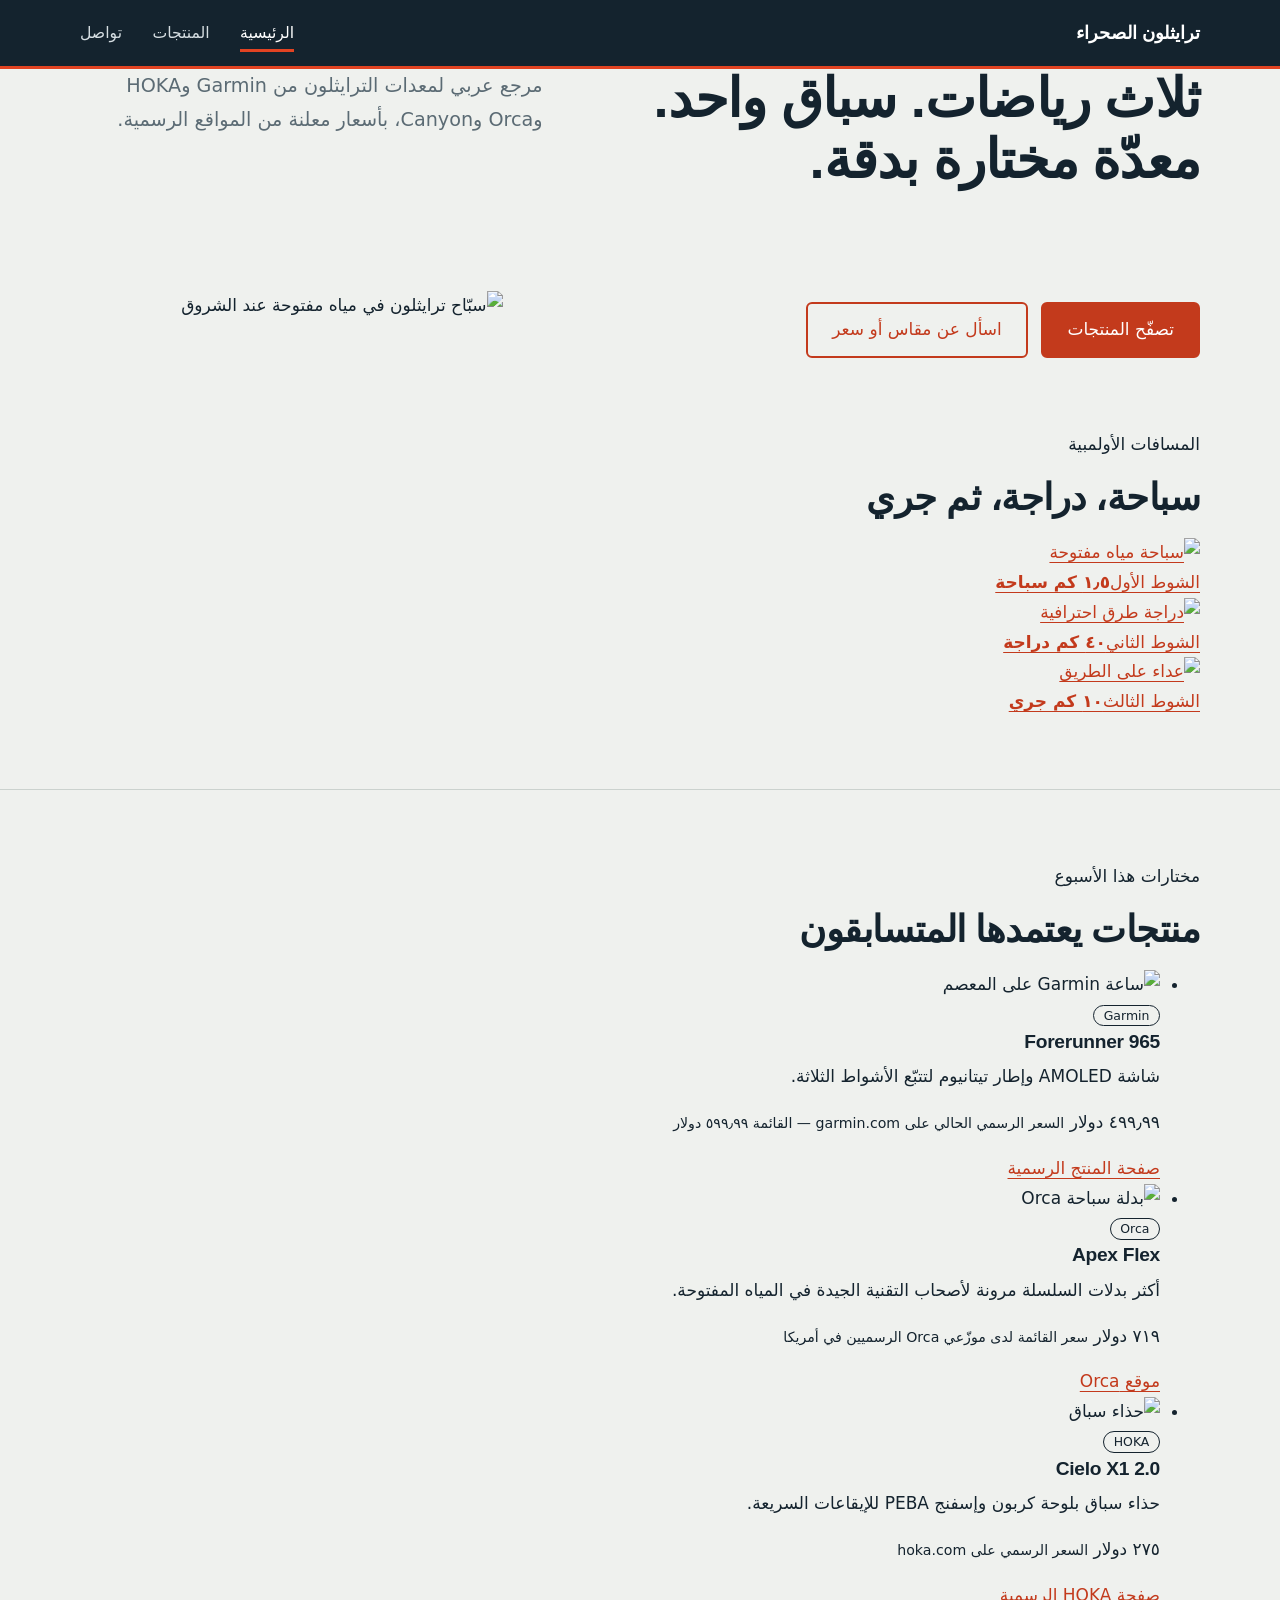
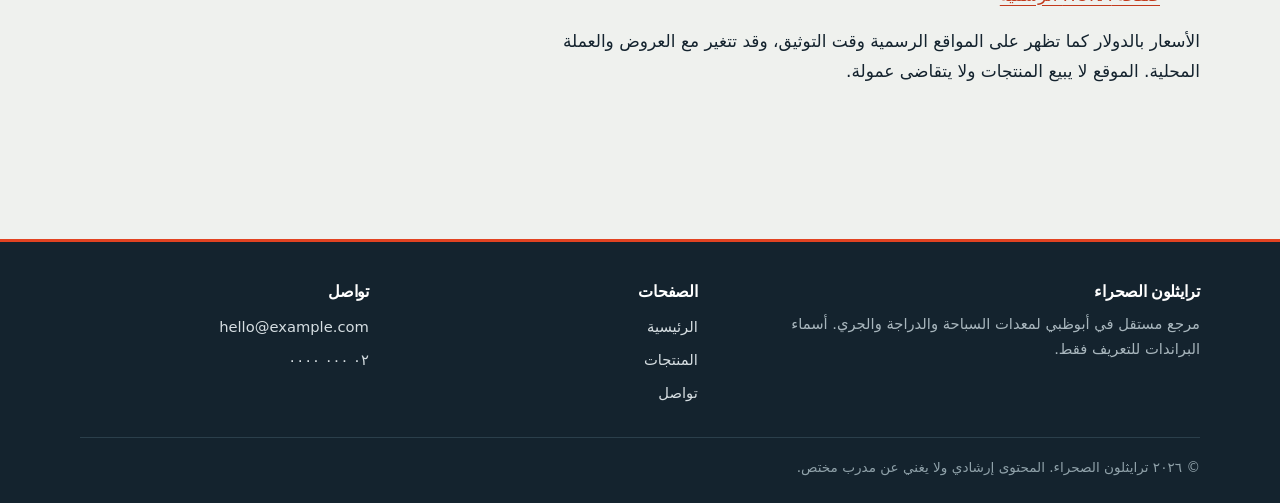
==== commit f096d726: "تحديث الرئيسية والتواصل والتصميم" ====
--- a/index.html
+++ b/index.html
@@ -3,82 +3,128 @@
 <head>
 <meta charset="utf-8">
 <meta name="viewport" content="width=device-width, initial-scale=1">
-<title>ثلاثي — معدات ونصائح الترايثلون</title>
-<meta name="description" content="مراجعات معدات السباحة والدراجة والجري من براندات معروفة، ونصائح تدريب بالعربية.">
+<title>ترايثلون الصحراء — معدات السباحة والدراجة والجري</title>
+<meta name="description" content="متجر مرجعي لمعدات الترايثلون في أبوظبي: ساعات Garmin، بدلات Orca، أحذية HOKA، ودراجات سباق بأسعار المواقع الرسمية.">
 <link rel="preconnect" href="https://fonts.googleapis.com">
 <link rel="preconnect" href="https://fonts.gstatic.com" crossorigin>
-<link href="https://fonts.googleapis.com/css2?family=Alexandria:wght@600;700&family=Readex+Pro:wght@400;500&display=swap" rel="stylesheet">
+<link href="https://fonts.googleapis.com/css2?family=Noto+Sans+Arabic:wght@400;500;600;700&display=swap" rel="stylesheet">
 <link rel="stylesheet" href="styles.css">
 </head>
 <body>
 <a class="skip-link" href="#main">تخطَّ إلى المحتوى</a>
 <header class="site-header">
   <div class="wrap header-inner">
-    <a class="brand" href="index.html">ثلاثي<span>.</span><small>معدات ونصائح الترايثلون</small></a>
+    <a class="brand" href="index.html">ترايثلون الصحراء</a>
     <button class="nav-toggle" id="navToggle" aria-expanded="false" aria-controls="mainNav">
-      <span class="nav-toggle-bars" aria-hidden="true"></span>القائمة
+      <span class="nav-toggle-bars" aria-hidden="true"></span>
+      القائمة
     </button>
     <nav class="main-nav" id="mainNav" aria-label="التنقل الرئيسي">
       <ul>
         <li><a href="index.html" aria-current="page">الرئيسية</a></li>
-        <li><a href="services.html">الخدمات</a></li>
+        <li><a href="products.html">المنتجات</a></li>
         <li><a href="contact.html">تواصل</a></li>
       </ul>
     </nav>
   </div>
 </header>
 <main id="main">
+  <section class="wrap hero">
+    <h1>ثلاث رياضات. سباق واحد. معدّة مختارة بدقة.</h1>
+    <p class="lead">مرجع عربي لمعدات الترايثلون من Garmin وHOKA وOrca وCanyon، بأسعار معلنة من المواقع الرسمية.</p>
+    <div class="actions">
+      <a class="btn" href="products.html">تصفّح المنتجات</a>
+      <a class="btn btn--ghost" href="contact.html">اسأل عن مقاس أو سعر</a>
+    </div>
+    <figure class="hero-media">
+      <img src="https://images.unsplash.com/photo-1530549387789-4c1017266635?auto=format&fit=crop&w=1600&q=80" width="1600" height="900" alt="سبّاح ترايثلون في مياه مفتوحة عند الشروق">
+    </figure>
+  </section>
   <section class="section">
-    <div class="wrap hero">
-      <div>
-        <p class="section-index">٠١ — الترايثلون</p>
-        <h1>ثلاث رياضات، سباق واحد، ومعدات لا تحتمل الخطأ</h1>
-        <p class="lead">مراجعات مبسّطة لمعدات السباحة والدراجة والجري من براندات معروفة، ونصائح تدريب مكتوبة بالعربية.</p>
-        <div class="actions">
-          <a class="btn" href="services.html">تصفّح الأقسام</a>
-          <a class="btn btn--ghost" href="contact.html">اسأل عن معدّة</a>
-        </div>
-      </div>
-      <div>
-        <ul class="splits">
-          <li data-d="swim"><span class="discipline">سباحة</span><span class="value">١٫٥ كم</span></li>
-          <li data-d="bike"><span class="discipline">دراجة</span><span class="value">٤٠ كم</span></li>
-          <li data-d="run"><span class="discipline">جري</span><span class="value">١٠ كم</span></li>
-        </ul>
-        <p class="splits-note">مسافات السباق الأولمبي. السبرنت نصفها تقريبًا: ٧٥٠ م / ٢٠ كم / ٥ كم.</p>
+    <div class="wrap">
+      <p class="section-kicker">المسافات الأولمبية</p>
+      <h2 class="center">سباحة، دراجة، ثم جري</h2>
+      <div class="disc-grid">
+        <a class="disc" href="products.html#swim">
+          <img src="https://images.unsplash.com/photo-1530549387789-4c1017266635?auto=format&fit=crop&w=900&q=80" alt="سباحة مياه مفتوحة">
+          <div class="disc-body"><span>الشوط الأول</span><strong>١٫٥ كم سباحة</strong></div>
+        </a>
+        <a class="disc" href="products.html#bike">
+          <img src="https://images.unsplash.com/photo-1485965120184-cf89f2245fd0?auto=format&fit=crop&w=900&q=80" alt="دراجة طرق احترافية">
+          <div class="disc-body"><span>الشوط الثاني</span><strong>٤٠ كم دراجة</strong></div>
+        </a>
+        <a class="disc" href="products.html#run">
+          <img src="https://images.unsplash.com/photo-1552674605-db6ffd4facb5?auto=format&fit=crop&w=900&q=80" alt="عداء على الطريق">
+          <div class="disc-body"><span>الشوط الثالث</span><strong>١٠ كم جري</strong></div>
+        </a>
       </div>
     </div>
   </section>
   <section class="section">
     <div class="wrap">
-      <p class="section-index">٠٢ — من أين تبدأ</p>
-      <h2>ثلاث نصائح قبل أول سباق</h2>
-      <ul class="tips">
-        <li><h3>تدرّب على الانتقال</h3><p>الوقت الضائع في T1 و T2 يفوق ما تكسبه من معدّة أغلى. جرّب الانتقال كاملًا قبل يوم السباق.</p></li>
-        <li><h3>لا شيء جديد يوم السباق</h3><p>البدلة والحذاء والجل — كلها تُجرّب في التدريب أولًا.</p></li>
-        <li><h3>ابدأ بالمياه المفتوحة مبكرًا</h3><p>السباحة في المسبح تختلف عن البحر: الاتجاه، التيار، والزحام.</p></li>
+      <p class="section-kicker">مختارات هذا الأسبوع</p>
+      <h2 class="center">منتجات يعتمدها المتسابقون</h2>
+      <ul class="product-grid">
+        <li class="product">
+          <img src="https://images.unsplash.com/photo-1579586337278-3befd40fd17a?auto=format&fit=crop&w=900&q=80" alt="ساعة Garmin على المعصم">
+          <div class="product-body">
+            <span class="tag">Garmin</span>
+            <h3>Forerunner 965</h3>
+            <p>شاشة AMOLED وإطار تيتانيوم لتتبّع الأشواط الثلاثة.</p>
+            <p class="price">٤٩٩٫٩٩ دولار <small>السعر الرسمي الحالي على garmin.com — القائمة ٥٩٩٫٩٩ دولار</small></p>
+            <a class="product-link" href="https://www.garmin.com/en-US/p/886725/" rel="noopener noreferrer">صفحة المنتج الرسمية</a>
+          </div>
+        </li>
+        <li class="product">
+          <img src="https://images.unsplash.com/photo-1560090995-01632a28895b?auto=format&fit=crop&w=900&q=80" alt="بدلة سباحة Orca">
+          <div class="product-body">
+            <span class="tag">Orca</span>
+            <h3>Apex Flex</h3>
+            <p>أكثر بدلات السلسلة مرونة لأصحاب التقنية الجيدة في المياه المفتوحة.</p>
+            <p class="price">٧١٩ دولار <small>سعر القائمة لدى موزّعي Orca الرسميين في أمريكا</small></p>
+            <a class="product-link" href="https://www.orca.com/" rel="noopener noreferrer">موقع Orca</a>
+          </div>
+        </li>
+        <li class="product">
+          <img src="https://images.unsplash.com/photo-1542291026-7eec264c27ff?auto=format&fit=crop&w=900&q=80" alt="حذاء سباق">
+          <div class="product-body">
+            <span class="tag">HOKA</span>
+            <h3>Cielo X1 2.0</h3>
+            <p>حذاء سباق بلوحة كربون وإسفنج PEBA للإيقاعات السريعة.</p>
+            <p class="price">٢٧٥ دولار <small>السعر الرسمي على hoka.com</small></p>
+            <a class="product-link" href="https://www.hoka.com/en/us/all-gender-footwear/cielo-x1-2.0/198605173912.html" rel="noopener noreferrer">صفحة HOKA الرسمية</a>
+          </div>
+        </li>
       </ul>
-    </div>
-  </section>
-  <section class="section section--ink">
-    <div class="wrap">
-      <p class="section-index" style="color:#e24322">٠٣ — الأقسام</p>
-      <h2>ثمانية أقسام للمعدات وأربعة أدلة تدريب</h2>
-      <p class="lead">من ساعات الترايثلون والمدربات الذكية إلى بدلات السباحة وتغذية السباق.</p>
-      <div class="actions">
-        <a class="btn" href="services.html">اعرض كل الأقسام</a>
-        <a class="btn btn--ghost" href="contact.html">اقترح قسمًا</a>
-      </div>
+      <p class="note">الأسعار بالدولار كما تظهر على المواقع الرسمية وقت التوثيق، وقد تتغير مع العروض والعملة المحلية. الموقع لا يبيع المنتجات ولا يتقاضى عمولة.</p>
     </div>
   </section>
 </main>
 <footer class="site-footer">
-  <div class="wrap footer-inner">
-    <div><h2>ثلاثي</h2><p>مرجع عربي لمعدات الترايثلون ونصائح التدريب للرياضات الثلاث.</p></div>
-    <div><h2>الصفحات</h2><ul><li><a href="index.html">الرئيسية</a></li><li><a href="services.html">الخدمات</a></li><li><a href="contact.html">تواصل</a></li></ul></div>
-    <div><h2>التواصل</h2><ul><li><a href="mailto:hello@example.com">hello@example.com</a></li><li><a href="tel:+97120000000">٠٢ ٠٠٠ ٠٠٠٠</a></li></ul></div>
+  <div class="wrap">
+    <div class="footer-inner">
+      <div>
+        <h2>ترايثلون الصحراء</h2>
+        <p>مرجع مستقل في أبوظبي لمعدات السباحة والدراجة والجري. أسماء البراندات للتعريف فقط.</p>
+      </div>
+      <div>
+        <h2>الصفحات</h2>
+        <ul>
+          <li><a href="index.html">الرئيسية</a></li>
+          <li><a href="products.html">المنتجات</a></li>
+          <li><a href="contact.html">تواصل</a></li>
+        </ul>
+      </div>
+      <div>
+        <h2>تواصل</h2>
+        <ul>
+          <li><a href="mailto:hello@example.com">hello@example.com</a></li>
+          <li><a href="tel:+97120000000">٠٢ ٠٠٠ ٠٠٠٠</a></li>
+        </ul>
+      </div>
+    </div>
+    <div class="footer-bottom">© ٢٠٢٦ ترايثلون الصحراء. المحتوى إرشادي ولا يغني عن مدرب مختص.</div>
   </div>
-  <div class="wrap footer-bottom"><span>© ٢٠٢٦ ثلاثي.</span></div>
 </footer>
 <script src="app.js"></script>
 </body>
--- a/styles.css
+++ b/styles.css
@@ -1,90 +1,58 @@
-/* دليل الخدمات */
-:root{--bg:#fff;--bg-alt:#f5f5f7;--text:#1d1d1f;--text-2:#6e6e73;--link:#0066cc;--link-strong:#0071e3;--line:#d2d2d7;--nav-h:48px;--r-lg:28px;--r-md:18px;--r-sm:12px;--pill:980px;--wrap:1024px;--wrap-wide:1240px}
+/* ثلاثي — موقع معدات ونصائح الترايثلون */
+:root{--ink:#14232e;--ink-2:#1e3442;--chalk:#eff1ee;--surface:#fff;--muted:#5b6b74;--line:#cbd2ce;--flame:#e24322;--flame-ink:#c33a1c;--aqua:#0e7c86;--sand:#a8752a;--wrap:1120px;--r:6px}
 *,*::before,*::after{box-sizing:border-box}
-html{-webkit-text-size-adjust:100%;scroll-behavior:smooth;scroll-padding-top:calc(var(--nav-h) + 1rem)}
-body{margin:0;background:var(--bg);color:var(--text);font-family:"SF Arabic",-apple-system,BlinkMacSystemFont,"Noto Sans Arabic","Segoe UI",Tahoma,system-ui,sans-serif;font-size:1.0625rem;line-height:1.6;-webkit-font-smoothing:antialiased}
-h1,h2,h3{margin:0 0 .5em;font-weight:700;letter-spacing:-.015em;line-height:1.1}
-h1{font-size:clamp(2.4rem,1.4rem + 4.6vw,4.25rem)}h2{font-size:clamp(1.9rem,1.2rem + 2.8vw,3rem)}h3{font-size:clamp(1.25rem,1.05rem + .7vw,1.6rem)}
-p{margin:0 0 1rem}a{color:var(--link);text-decoration:none}a:hover{text-decoration:underline}img{max-width:100%;display:block}
-.wrap{width:min(100% - 2.75rem,var(--wrap));margin-inline:auto}.wrap-wide{width:min(100% - 2rem,var(--wrap-wide));margin-inline:auto}.center{text-align:center}
-:focus-visible{outline:3px solid var(--link-strong);outline-offset:3px;border-radius:4px}
-.skip-link{position:absolute;inset-inline-start:-9999px;top:0;z-index:80;background:var(--text);color:#fff;padding:.6rem 1rem}.skip-link:focus{inset-inline-start:0}
-.site-header{position:sticky;top:0;z-index:60;background:rgba(255,255,255,.72);backdrop-filter:saturate(180%) blur(20px);-webkit-backdrop-filter:saturate(180%) blur(20px);border-bottom:1px solid rgba(0,0,0,.08)}
-.header-inner{display:flex;align-items:center;justify-content:space-between;gap:1rem;min-height:var(--nav-h);flex-wrap:wrap}
-.brand{font-size:.95rem;font-weight:600;color:var(--text);letter-spacing:-.01em}.brand:hover{text-decoration:none;opacity:.7}
-.nav-toggle{display:inline-flex;align-items:center;gap:.45rem;font:inherit;font-size:.85rem;color:var(--text);background:none;border:0;padding:.4rem 0;cursor:pointer}
-.nav-toggle-bars,.nav-toggle-bars::before,.nav-toggle-bars::after{content:"";display:block;width:17px;height:1px;background:var(--text)}
-.nav-toggle-bars{position:relative}.nav-toggle-bars::before{position:absolute;top:-5px}.nav-toggle-bars::after{position:absolute;top:5px}
+html{-webkit-text-size-adjust:100%;scroll-behavior:smooth;scroll-padding-top:90px}
+body{margin:0;background:var(--chalk);color:var(--ink);font-family:"Readex Pro","Segoe UI",Tahoma,system-ui,sans-serif;font-size:1.0625rem;line-height:1.75}
+h1,h2,h3{font-family:"Alexandria","Readex Pro",Tahoma,sans-serif;font-weight:700;line-height:1.2;letter-spacing:-.015em;margin:0 0 .5em}
+h1{font-size:clamp(2.1rem,1.4rem + 3.2vw,3.4rem);line-height:1.12}h2{font-size:clamp(1.6rem,1.2rem + 1.8vw,2.3rem)}h3{font-size:1.2rem}
+p{margin:0 0 1rem;max-width:64ch}a{color:var(--flame-ink);text-underline-offset:4px}
+.wrap{width:min(100% - 2.5rem,var(--wrap));margin-inline:auto}
+:focus-visible{outline:3px solid var(--flame-ink);outline-offset:3px}
+.skip-link{position:absolute;inset-inline-start:-9999px;top:0;z-index:90;background:var(--ink);color:#fff;padding:.6rem 1rem}.skip-link:focus{inset-inline-start:0}
+.site-header{position:sticky;top:0;z-index:60;background:var(--ink);color:#fff;border-bottom:3px solid var(--flame)}
+.header-inner{display:flex;align-items:center;gap:1rem;min-height:66px;flex-wrap:wrap}
+.brand{display:flex;align-items:baseline;gap:.5rem;margin-inline-end:auto;color:#fff;text-decoration:none;font-family:"Alexandria",Tahoma,sans-serif;font-size:1.15rem;font-weight:700}
+.brand span{color:var(--flame)}.brand small{font-family:"Readex Pro",Tahoma,sans-serif;font-size:.72rem;font-weight:400;color:#a8b6bd}
+.nav-toggle{display:inline-flex;align-items:center;gap:.5rem;font:inherit;font-size:.9rem;color:#fff;background:transparent;border:1px solid #3c4f5c;border-radius:var(--r);padding:.4rem .8rem;cursor:pointer}
+.nav-toggle-bars,.nav-toggle-bars::before,.nav-toggle-bars::after{content:"";display:block;width:17px;height:2px;background:#fff}
+.nav-toggle-bars{position:relative}.nav-toggle-bars::before{position:absolute;top:-6px}.nav-toggle-bars::after{position:absolute;top:6px}
 .main-nav{display:none;width:100%}.main-nav.is-open{display:block}
 .main-nav ul{list-style:none;margin:0 0 .75rem;padding:0;display:flex;flex-direction:column}
-.main-nav a{display:block;padding:.85rem 0;color:var(--text);font-size:1.4rem;font-weight:600;letter-spacing:-.01em;border-bottom:1px solid var(--line)}
-.main-nav a:hover{text-decoration:none;opacity:.65}.main-nav a[aria-current="page"]{color:var(--text-2)}
-@media(min-width:768px){.nav-toggle{display:none}.main-nav{display:block;width:auto}.main-nav ul{flex-direction:row;gap:2.25rem;margin:0}.main-nav a{font-size:.8rem;font-weight:400;padding:0;border-bottom:0;opacity:.85}.main-nav a:hover{opacity:1}.main-nav a[aria-current="page"]{color:var(--text);opacity:1;font-weight:500}}
-.section{padding-block:clamp(3.5rem,8vw,6.5rem)}.section--alt{background:var(--bg-alt)}.section--tight{padding-block:clamp(2rem,4vw,3rem)}
-.hero{padding-block:clamp(3.5rem,9vw,7rem) clamp(2.5rem,6vw,4.5rem);text-align:center}.hero h1{max-width:18ch;margin-inline:auto}
-.lead{font-size:clamp(1.15rem,1rem + .7vw,1.6rem);line-height:1.4;color:var(--text-2);max-width:44ch;margin-inline:auto;letter-spacing:-.01em}
-.section-intro{max-width:46ch;margin-inline:auto;color:var(--text-2)}
-.actions{display:flex;flex-wrap:wrap;gap:1.75rem;align-items:center;justify-content:center;margin-top:2rem}
-.btn{display:inline-block;font:inherit;font-size:1rem;font-weight:400;padding:.75rem 1.5rem;border:0;border-radius:var(--pill);background:var(--link-strong);color:#fff;cursor:pointer}.btn:hover{background:#0077ed;text-decoration:none}
-.link-more{font-size:1.05rem;color:var(--link)}.link-more::after{content:" ‹"}
-.tiles{display:grid;gap:1.25rem;grid-template-columns:1fr}
-@media(min-width:820px){.tiles{grid-template-columns:1fr 1fr}.tile--wide{grid-column:1/-1}}
-.tile{background:var(--bg-alt);border-radius:var(--r-lg);padding:clamp(2.25rem,5vw,3.5rem) clamp(1.5rem,4vw,3rem);text-align:center;display:flex;flex-direction:column;justify-content:center;min-height:340px}
-.tile--dark{background:var(--text);color:#f5f5f7}.tile--dark .tile-note{color:#a1a1a6}
-.tile h2,.tile h3{margin-bottom:.4rem}.tile p{color:var(--text-2);max-width:34ch;margin-inline:auto}.tile .actions{margin-top:1.25rem;gap:1.25rem}
-.tile-figure{display:grid;grid-template-columns:repeat(auto-fit,minmax(120px,1fr));gap:1.5rem;margin-top:2rem;width:min(100%,620px);margin-inline:auto}.tile-figure div{text-align:center}
-.tile-figure strong{display:block;font-size:clamp(1.8rem,1.4rem + 1.6vw,2.6rem);font-weight:600;letter-spacing:-.02em}.tile-note{color:var(--text-2);font-size:.95rem}
-.steps{list-style:none;margin:3rem 0 0;padding:0;display:grid;gap:2.5rem;counter-reset:step;text-align:center}
-@media(min-width:780px){.steps{grid-template-columns:repeat(3,1fr);gap:3rem}}
-.steps li{counter-increment:step}.steps li::before{content:counter(step,arabic-indic);display:grid;place-items:center;width:44px;height:44px;margin:0 auto 1rem;border-radius:50%;background:var(--bg-alt);color:var(--text-2);font-size:1.05rem;font-weight:600}
-.section--alt .steps li::before{background:#e8e8ed}.steps h3{margin-bottom:.35rem}.steps p{margin:0;color:var(--text-2)}
-.card-grid{list-style:none;margin:0;padding:0;display:grid;gap:1.25rem;grid-template-columns:repeat(auto-fill,minmax(290px,1fr))}
-.card{background:var(--bg-alt);border-radius:var(--r-md);padding:2.25rem 1.75rem;text-align:center;display:flex;flex-direction:column;align-items:center;gap:.5rem;transition:transform .25s ease}.card:hover{transform:translateY(-3px)}
-.card h3{margin:0}.card p{margin:0;color:var(--text-2);font-size:1rem;max-width:30ch}
-.card-meta{margin-top:auto;padding-top:1.25rem;display:flex;flex-direction:column;gap:.35rem;font-size:.95rem;color:var(--text-2)}
-.contact-grid{display:grid;gap:3rem}@media(min-width:880px){.contact-grid{grid-template-columns:1.25fr 1fr;gap:4rem}}
-.field{display:flex;flex-direction:column;gap:.45rem;margin-bottom:1rem}.field label{font-size:.9rem;color:var(--text-2)}
-.field input,.field select,.field textarea{font:inherit;color:var(--text);background:var(--bg-alt);border:1px solid transparent;border-radius:var(--r-sm);padding:.85rem 1rem}
+.main-nav a{display:block;padding:.7rem 0;color:#d6dee2;text-decoration:none;border-bottom:1px solid #2b3f4b}
+.main-nav a:hover{color:#fff}.main-nav a[aria-current="page"]{color:#fff;font-weight:500;box-shadow:inset 3px 0 0 0 var(--flame);padding-inline-start:.7rem}
+@media(min-width:760px){.nav-toggle{display:none}.main-nav{display:block;width:auto}.main-nav ul{flex-direction:row;gap:1.9rem;margin:0}.main-nav a{padding:.3rem 0;border-bottom:0;font-size:.98rem}.main-nav a[aria-current="page"]{box-shadow:none;padding-inline-start:0;border-bottom:3px solid var(--flame);padding-bottom:.15rem}}
+.section{padding-block:clamp(2.75rem,6vw,4.5rem)}.section--ink{background:var(--ink);color:#d6dee2}.section--ink h2{color:#fff}.section+.section{border-top:1px solid var(--line)}
+.section-index{display:flex;align-items:center;gap:.8rem;font-family:"Alexandria",Tahoma,sans-serif;font-size:.85rem;color:var(--flame-ink);margin-bottom:.75rem}.section-index::after{content:"";flex:1;height:1px;background:var(--line)}
+.lead{font-size:1.2rem;color:var(--muted);max-width:52ch}.section--ink .lead{color:#a8b6bd}.page-head{padding-block:clamp(2rem,5vw,3.25rem) 0}
+.hero{display:grid;gap:2.5rem;align-items:start}@media(min-width:940px){.hero{grid-template-columns:1.3fr 1fr;gap:3.5rem}}
+.actions{display:flex;flex-wrap:wrap;gap:.85rem;margin-top:1.75rem}
+.btn{display:inline-block;font:inherit;font-weight:500;padding:.7rem 1.5rem;border-radius:var(--r);border:2px solid var(--flame-ink);background:var(--flame-ink);color:#fff;text-decoration:none;cursor:pointer}.btn:hover{background:#a82f14;border-color:#a82f14}
+.btn--ghost{background:transparent;color:var(--flame-ink)}.btn--ghost:hover{background:rgba(226,67,34,.08);border-color:var(--flame-ink)}
+.section--ink .btn--ghost{color:#fff;border-color:#4a5f6b}.section--ink .btn--ghost:hover{background:#22323d;border-color:#6a808c}
+.splits{list-style:none;margin:0;padding:0;display:grid;grid-template-columns:repeat(3,1fr);background:var(--surface);border:1px solid var(--line);border-radius:var(--r);overflow:hidden}
+.splits li{padding:1.15rem .9rem;text-align:center;border-inline-start:1px solid var(--line)}.splits li:first-child{border-inline-start:0}
+.splits .discipline{display:block;font-size:.85rem;color:var(--muted)}.splits .value{display:block;font-family:"Alexandria",Tahoma,sans-serif;font-size:clamp(1.15rem,.9rem + 1vw,1.6rem);font-weight:700}
+.splits li[data-d=swim]{box-shadow:inset 0 3px 0 0 var(--aqua)}.splits li[data-d=bike]{box-shadow:inset 0 3px 0 0 var(--flame)}.splits li[data-d=run]{box-shadow:inset 0 3px 0 0 var(--sand)}
+.splits-note{font-size:.85rem;color:var(--muted);margin:.75rem 0 0}
+.card-grid{list-style:none;margin:0;padding:0;display:grid;gap:1.15rem;grid-template-columns:repeat(auto-fill,minmax(275px,1fr))}
+.card{background:var(--surface);border:1px solid var(--line);border-radius:var(--r);padding:1.3rem 1.35rem;display:flex;flex-direction:column;gap:.5rem}.card:hover{border-color:var(--flame)}
+.card h3{margin:0}.card p{margin:0;color:var(--muted);font-size:.98rem;max-width:none}
+.tag{align-self:flex-start;font-size:.78rem;font-weight:500;padding:.15rem .6rem;border-radius:999px;border:1px solid currentColor}
+.tag--swim{color:var(--aqua)}.tag--bike{color:var(--flame-ink)}.tag--run{color:var(--sand)}.tag--all{color:var(--muted)}
+.card-brands{font-size:.88rem;color:var(--muted);border-top:1px dashed var(--line);padding-top:.8rem;margin-top:auto}.card-brands strong{color:var(--ink);font-weight:500}
+.card-link{margin-top:.6rem;font-size:.92rem;font-weight:500}
+.tips{list-style:none;margin:0;padding:0;display:grid;gap:1.5rem}@media(min-width:800px){.tips{grid-template-columns:repeat(3,1fr);gap:2.25rem}}
+.tips h3{margin-bottom:.3rem}.tips p{margin:0;color:var(--muted)}
+.contact-grid{display:grid;gap:2.5rem}@media(min-width:880px){.contact-grid{grid-template-columns:1.25fr 1fr;gap:3.5rem}}
+.field{display:flex;flex-direction:column;gap:.4rem;margin-bottom:1.05rem}.field label{font-weight:500;font-size:.95rem}
+.field input,.field select,.field textarea{font:inherit;color:var(--ink);background:var(--surface);border:1px solid var(--line);border-radius:var(--r);padding:.7rem .85rem}
 .field textarea{resize:vertical;min-height:150px}
-.field input:focus,.field select:focus,.field textarea:focus{outline:none;background:var(--bg);border-color:var(--link-strong);box-shadow:0 0 0 4px rgba(0,113,227,.15)}
-.field-hint{font-size:.85rem;color:var(--text-2)}
-.info-block{background:var(--bg-alt);border-radius:var(--r-lg);padding:2rem 1.9rem}.info-block h2{font-size:1.3rem;margin-bottom:1rem}
-.info-list{list-style:none;margin:0;padding:0}.info-list>li{padding:.85rem 0;border-bottom:1px solid var(--line)}.info-list>li:last-child{border-bottom:0}
-.info-list .label{display:block;font-size:.85rem;color:var(--text-2);margin-bottom:.1rem}
-.site-footer{background:var(--bg-alt);color:var(--text-2);font-size:.78rem;line-height:1.6;padding-block:2.5rem 2rem}
-.footer-inner{display:grid;gap:2rem;padding-bottom:1.75rem;border-bottom:1px solid var(--line)}
-@media(min-width:760px){.footer-inner{grid-template-columns:1.6fr 1fr 1fr;gap:3rem}}
-.site-footer h2{font-size:.78rem;font-weight:600;color:var(--text);letter-spacing:0;margin-bottom:.6rem}
-.site-footer p{margin:0;max-width:46ch}.site-footer ul{list-style:none;margin:0;padding:0}.site-footer li{padding:.2rem 0}
-.site-footer a{color:var(--text-2)}.site-footer a:hover{color:var(--text)}.footer-bottom{padding-top:1.25rem}
-.visually-hidden{position:absolute;width:1px;height:1px;padding:0;margin:-1px;overflow:hidden;clip:rect(0,0,0,0);white-space:nowrap;border:0}
-.breadcrumb{margin:0 0 1.75rem}.breadcrumb ol{list-style:none;margin:0;padding:0;display:flex;flex-wrap:wrap;justify-content:center;gap:.35rem .15rem;color:var(--text-2);font-size:.85rem}
-.breadcrumb li{display:inline-flex;align-items:center;gap:.35rem}.breadcrumb li:not(:last-child)::after{content:"‹";color:var(--text-2);opacity:.55;padding-inline-start:.2rem}
-.breadcrumb a{color:var(--text-2)}.breadcrumb a:hover{color:var(--text)}.breadcrumb li[aria-current="page"]{color:var(--text);font-weight:500}
-.provider-hero{padding-block:clamp(2.5rem,6vw,4.5rem) clamp(2rem,5vw,3.25rem);text-align:center}.provider-hero h1{max-width:16ch;margin-inline:auto}
-.eyebrow{margin:0 0 .65rem;font-size:.92rem;font-weight:600;color:var(--link);letter-spacing:-.01em}
-.provider-pills{list-style:none;margin:1.75rem auto 0;padding:0;display:flex;flex-wrap:wrap;justify-content:center;gap:.6rem;max-width:54rem}
-.provider-pills li{background:var(--bg-alt);color:var(--text-2);font-size:.9rem;padding:.45rem .9rem;border-radius:var(--pill)}
-.btn--ghost{background:var(--bg-alt);color:var(--text)}.btn--ghost:hover{background:#e8e8ed}
-.provider-layout{display:grid;gap:1.5rem}@media(min-width:960px){.provider-layout{grid-template-columns:minmax(0,1.7fr) minmax(280px,.9fr);gap:2rem;align-items:start}}
-.provider-main{display:grid;gap:1.15rem}
-.panel{background:var(--bg-alt);border-radius:var(--r-md);padding:clamp(1.5rem,3vw,2.1rem) clamp(1.35rem,3vw,2rem)}.panel h2{font-size:1.35rem;margin-bottom:.75rem}.panel p:last-child{margin-bottom:0}
-.panel-lead{color:var(--text-2);margin-bottom:1rem}.panel-note{color:var(--text-2);font-size:.92rem}
-.check-list,.prep-list{margin:0;padding:0;list-style:none}
-.check-list li,.prep-list li{position:relative;padding:.7rem 0;padding-inline-start:1.7rem;border-bottom:1px solid var(--line);color:var(--text)}
-.check-list li:last-child,.prep-list li:last-child{border-bottom:0}
-.check-list li::before{content:"";position:absolute;inset-inline-start:0;top:1.05rem;width:8px;height:8px;border-radius:50%;background:var(--link-strong)}
-.prep-list{counter-reset:prep}.prep-list li{padding-inline-start:2.1rem}
-.prep-list li::before{counter-increment:prep;content:counter(prep,arabic-indic);position:absolute;inset-inline-start:0;top:.65rem;width:1.5rem;height:1.5rem;display:grid;place-items:center;border-radius:50%;background:#e8e8ed;color:var(--text-2);font-size:.8rem;font-weight:600}
-.chip-list{list-style:none;margin:0;padding:0;display:flex;flex-wrap:wrap;gap:.55rem}.chip-list li{background:#fff;color:var(--text);font-size:.92rem;padding:.4rem .85rem;border-radius:var(--pill)}
-.hours-table{width:100%;border-collapse:collapse;font-size:.98rem}.hours-table th,.hours-table td{text-align:start;padding:.8rem 0;border-bottom:1px solid var(--line);vertical-align:top}
-.hours-table tr:last-child th,.hours-table tr:last-child td{border-bottom:0}.hours-table th{font-weight:600;width:42%}.hours-table td{color:var(--text-2)}
-.provider-aside{min-width:0}
-.contact-card{background:var(--text);color:#f5f5f7;border-radius:var(--r-lg);padding:clamp(1.6rem,3vw,2rem) clamp(1.4rem,3vw,1.85rem)}
-.contact-card h2{font-size:1.3rem;margin-bottom:.4rem}.contact-card-lead{color:#a1a1a6;font-size:.95rem;margin-bottom:.5rem}
-.contact-card .info-list>li{border-bottom-color:rgba(255,255,255,.12)}.contact-card .info-list .label{color:#a1a1a6}.contact-card a{color:#fff}.contact-card a:hover{color:#fff;opacity:.8}
-.contact-card-actions{display:flex;flex-wrap:wrap;gap:.7rem;margin-top:1.35rem}
-.contact-card .btn--ghost{background:rgba(255,255,255,.12);color:#fff}.contact-card .btn--ghost:hover{background:rgba(255,255,255,.2)}
-@media(min-width:960px){.contact-card{position:sticky;top:calc(var(--nav-h) + 1rem)}}
-.section-head{text-align:center;margin-bottom:2rem}.section-head .section-intro{margin-bottom:0}
+.field input:focus,.field select:focus,.field textarea:focus{outline:none;border-color:var(--flame-ink);box-shadow:0 0 0 3px rgba(226,67,34,.18)}
+.field-hint{font-size:.85rem;color:var(--muted)}
+.info-block{background:var(--surface);border:1px solid var(--line);border-radius:var(--r);padding:1.5rem}
+.info-list{list-style:none;margin:0;padding:0}.info-list>li{padding:.75rem 0;border-bottom:1px dashed var(--line)}.info-list>li:last-child{border-bottom:0}.info-list .label{display:block;font-size:.85rem;color:var(--muted)}
+.site-footer{background:var(--ink);color:#a8b6bd;border-top:3px solid var(--flame);padding-block:2.5rem 1.5rem;margin-top:clamp(2.5rem,6vw,4rem);font-size:.92rem}
+.footer-inner{display:grid;gap:2rem}@media(min-width:760px){.footer-inner{grid-template-columns:1.6fr 1fr 1fr;gap:2.5rem}}
+.site-footer h2{font-size:1rem;color:#fff;margin-bottom:.6rem}.site-footer p{color:#a8b6bd;margin:0}.site-footer ul{list-style:none;margin:0;padding:0}.site-footer li{padding:.22rem 0}.site-footer a{color:#d6dee2;text-decoration:none}.site-footer a:hover{color:var(--flame);text-decoration:underline}
+.footer-bottom{border-top:1px solid #2b3f4b;margin-top:1.75rem;padding-top:1.1rem;font-size:.85rem;color:#8fa1a9}
 @media(prefers-reduced-motion:reduce){html{scroll-behavior:auto}*{animation:none!important;transition:none!important}}
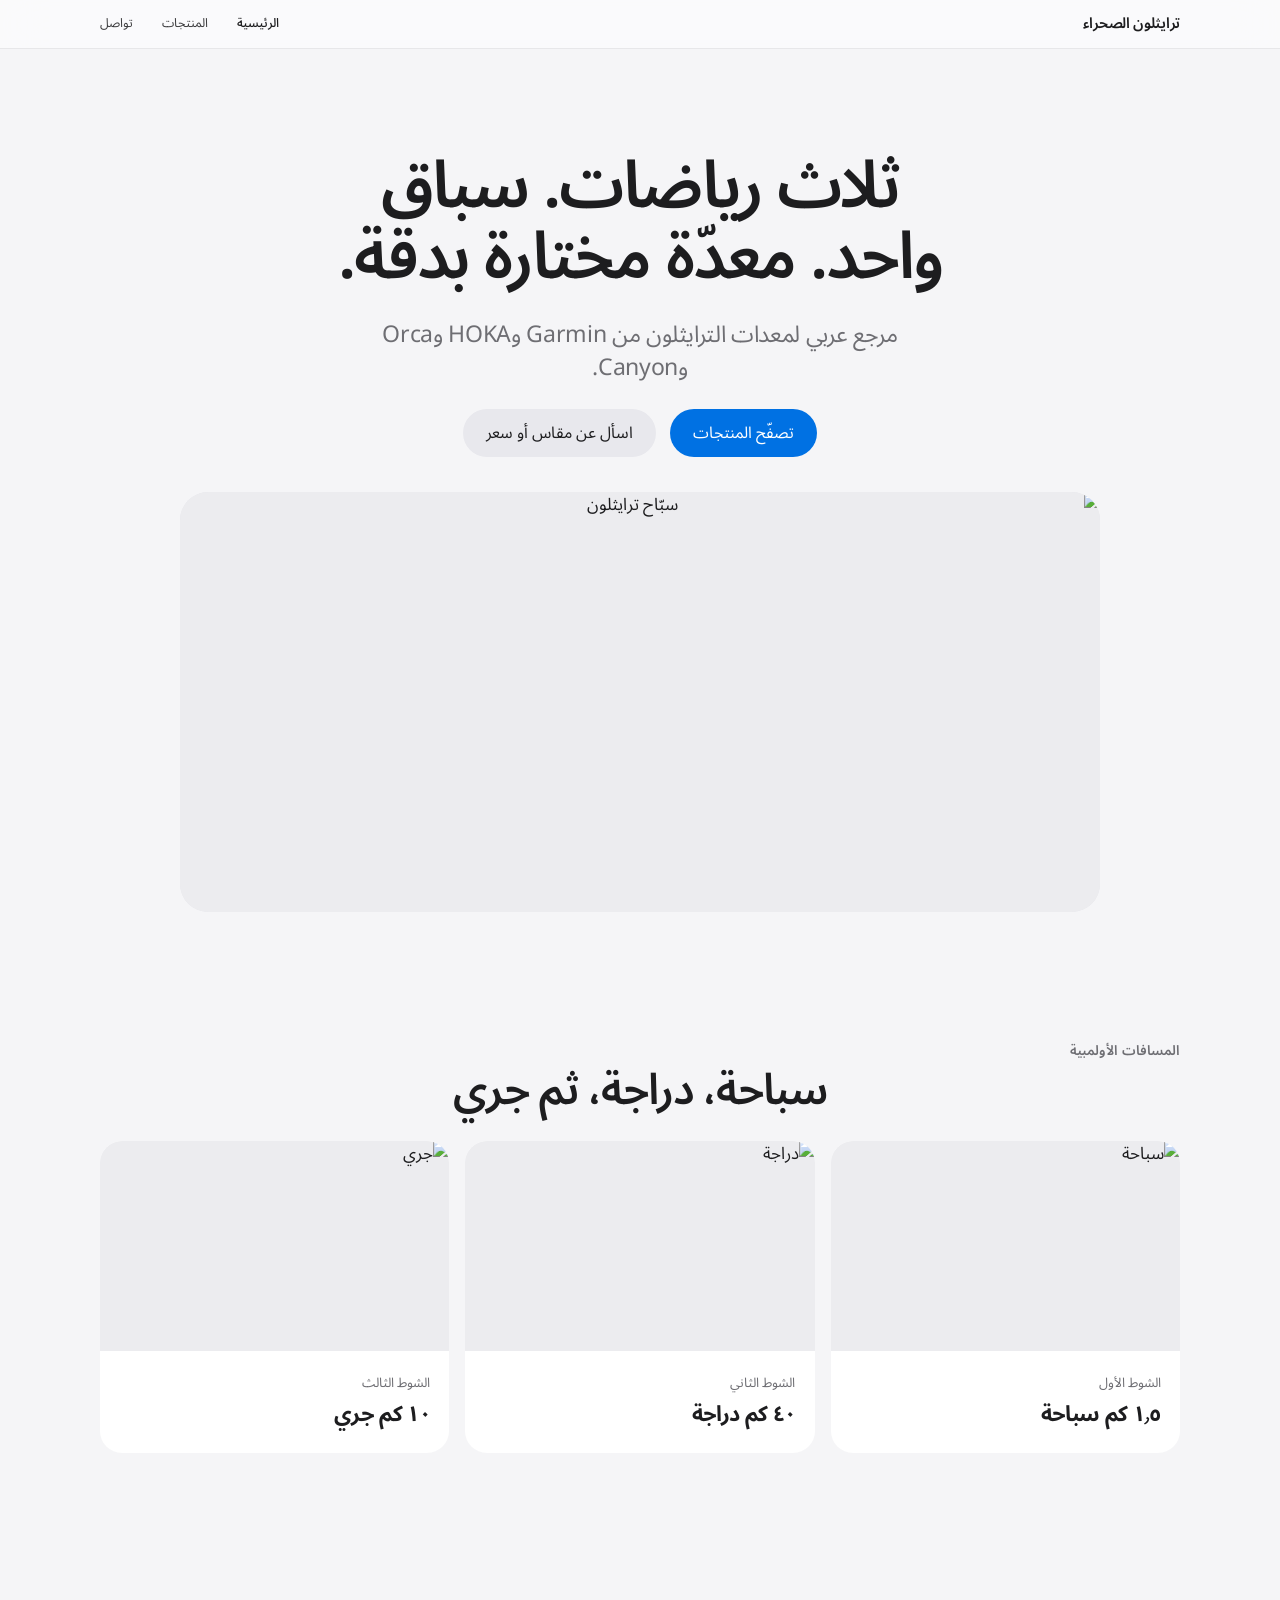
==== commit ccc3a062: "preload صورة البطل وتحميل كسول للباقي" ====
--- a/index.html
+++ b/index.html
@@ -4,10 +4,13 @@
 <meta charset="utf-8">
 <meta name="viewport" content="width=device-width, initial-scale=1">
 <title>ترايثلون الصحراء — معدات السباحة والدراجة والجري</title>
-<meta name="description" content="متجر مرجعي لمعدات الترايثلون في أبوظبي: ساعات Garmin، بدلات Orca، أحذية HOKA، ودراجات سباق بأسعار المواقع الرسمية.">
+<meta name="description" content="متجر مرجعي لمعدات الترايثلون في أبوظبي.">
 <link rel="preconnect" href="https://fonts.googleapis.com">
 <link rel="preconnect" href="https://fonts.gstatic.com" crossorigin>
-<link href="https://fonts.googleapis.com/css2?family=Noto+Sans+Arabic:wght@400;500;600;700&display=swap" rel="stylesheet">
+<link rel="preconnect" href="https://images.unsplash.com" crossorigin>
+<link rel="preload" as="style" href="https://fonts.googleapis.com/css2?family=Noto+Sans+Arabic:wght@400;600&display=swap">
+<link href="https://fonts.googleapis.com/css2?family=Noto+Sans+Arabic:wght@400;600&display=swap" rel="stylesheet">
+<link rel="preload" as="image" href="https://images.unsplash.com/photo-1530549387789-4c1017266635?auto=format&fit=crop&w=1200&q=70" fetchpriority="high">
 <link rel="stylesheet" href="styles.css">
 </head>
 <body>
@@ -31,13 +34,13 @@
 <main id="main">
   <section class="wrap hero">
     <h1>ثلاث رياضات. سباق واحد. معدّة مختارة بدقة.</h1>
-    <p class="lead">مرجع عربي لمعدات الترايثلون من Garmin وHOKA وOrca وCanyon، بأسعار معلنة من المواقع الرسمية.</p>
+    <p class="lead">مرجع عربي لمعدات الترايثلون من Garmin وHOKA وOrca وCanyon.</p>
     <div class="actions">
       <a class="btn" href="products.html">تصفّح المنتجات</a>
       <a class="btn btn--ghost" href="contact.html">اسأل عن مقاس أو سعر</a>
     </div>
     <figure class="hero-media">
-      <img src="https://images.unsplash.com/photo-1530549387789-4c1017266635?auto=format&fit=crop&w=1600&q=80" width="1600" height="900" alt="سبّاح ترايثلون في مياه مفتوحة عند الشروق">
+      <img src="https://images.unsplash.com/photo-1530549387789-4c1017266635?auto=format&fit=crop&w=1200&q=70" width="1200" height="675" alt="سبّاح ترايثلون" fetchpriority="high" decoding="async">
     </figure>
   </section>
   <section class="section">
@@ -45,87 +48,25 @@
       <p class="section-kicker">المسافات الأولمبية</p>
       <h2 class="center">سباحة، دراجة، ثم جري</h2>
       <div class="disc-grid">
-        <a class="disc" href="products.html#swim">
-          <img src="https://images.unsplash.com/photo-1530549387789-4c1017266635?auto=format&fit=crop&w=900&q=80" alt="سباحة مياه مفتوحة">
-          <div class="disc-body"><span>الشوط الأول</span><strong>١٫٥ كم سباحة</strong></div>
-        </a>
-        <a class="disc" href="products.html#bike">
-          <img src="https://images.unsplash.com/photo-1485965120184-cf89f2245fd0?auto=format&fit=crop&w=900&q=80" alt="دراجة طرق احترافية">
-          <div class="disc-body"><span>الشوط الثاني</span><strong>٤٠ كم دراجة</strong></div>
-        </a>
-        <a class="disc" href="products.html#run">
-          <img src="https://images.unsplash.com/photo-1552674605-db6ffd4facb5?auto=format&fit=crop&w=900&q=80" alt="عداء على الطريق">
-          <div class="disc-body"><span>الشوط الثالث</span><strong>١٠ كم جري</strong></div>
-        </a>
+        <a class="disc" href="products.html#swim"><img loading="lazy" decoding="async" width="720" height="480" src="https://images.unsplash.com/photo-1530549387789-4c1017266635?auto=format&fit=crop&w=720&q=65" alt="سباحة"><div class="disc-body"><span>الشوط الأول</span><strong>١٫٥ كم سباحة</strong></div></a>
+        <a class="disc" href="products.html#bike"><img loading="lazy" decoding="async" width="720" height="480" src="https://images.unsplash.com/photo-1485965120184-cf89f2245fd0?auto=format&fit=crop&w=720&q=65" alt="دراجة"><div class="disc-body"><span>الشوط الثاني</span><strong>٤٠ كم دراجة</strong></div></a>
+        <a class="disc" href="products.html#run"><img loading="lazy" decoding="async" width="720" height="480" src="https://images.unsplash.com/photo-1552674605-db6ffd4facb5?auto=format&fit=crop&w=720&q=65" alt="جري"><div class="disc-body"><span>الشوط الثالث</span><strong>١٠ كم جري</strong></div></a>
       </div>
     </div>
   </section>
   <section class="section">
     <div class="wrap">
-      <p class="section-kicker">مختارات هذا الأسبوع</p>
+      <p class="section-kicker">مختارات</p>
       <h2 class="center">منتجات يعتمدها المتسابقون</h2>
       <ul class="product-grid">
-        <li class="product">
-          <img src="https://images.unsplash.com/photo-1579586337278-3befd40fd17a?auto=format&fit=crop&w=900&q=80" alt="ساعة Garmin على المعصم">
-          <div class="product-body">
-            <span class="tag">Garmin</span>
-            <h3>Forerunner 965</h3>
-            <p>شاشة AMOLED وإطار تيتانيوم لتتبّع الأشواط الثلاثة.</p>
-            <p class="price">٤٩٩٫٩٩ دولار <small>السعر الرسمي الحالي على garmin.com — القائمة ٥٩٩٫٩٩ دولار</small></p>
-            <a class="product-link" href="https://www.garmin.com/en-US/p/886725/" rel="noopener noreferrer">صفحة المنتج الرسمية</a>
-          </div>
-        </li>
-        <li class="product">
-          <img src="https://images.unsplash.com/photo-1560090995-01632a28895b?auto=format&fit=crop&w=900&q=80" alt="بدلة سباحة Orca">
-          <div class="product-body">
-            <span class="tag">Orca</span>
-            <h3>Apex Flex</h3>
-            <p>أكثر بدلات السلسلة مرونة لأصحاب التقنية الجيدة في المياه المفتوحة.</p>
-            <p class="price">٧١٩ دولار <small>سعر القائمة لدى موزّعي Orca الرسميين في أمريكا</small></p>
-            <a class="product-link" href="https://www.orca.com/" rel="noopener noreferrer">موقع Orca</a>
-          </div>
-        </li>
-        <li class="product">
-          <img src="https://images.unsplash.com/photo-1542291026-7eec264c27ff?auto=format&fit=crop&w=900&q=80" alt="حذاء سباق">
-          <div class="product-body">
-            <span class="tag">HOKA</span>
-            <h3>Cielo X1 2.0</h3>
-            <p>حذاء سباق بلوحة كربون وإسفنج PEBA للإيقاعات السريعة.</p>
-            <p class="price">٢٧٥ دولار <small>السعر الرسمي على hoka.com</small></p>
-            <a class="product-link" href="https://www.hoka.com/en/us/all-gender-footwear/cielo-x1-2.0/198605173912.html" rel="noopener noreferrer">صفحة HOKA الرسمية</a>
-          </div>
-        </li>
+        <li class="product"><img loading="lazy" decoding="async" width="720" height="480" src="https://images.unsplash.com/photo-1579586337278-3befd40fd17a?auto=format&fit=crop&w=720&q=65" alt="Garmin"><div class="product-body"><span class="tag">Garmin</span><h3>Forerunner 965</h3><p>شاشة AMOLED وإطار تيتانيوم.</p><p class="price">٤٩٩٫٩٩ دولار</p><a class="product-link" href="https://www.garmin.com/en-US/p/886725/" rel="noopener noreferrer">garmin.com</a></div></li>
+        <li class="product"><img loading="lazy" decoding="async" width="720" height="480" src="https://images.unsplash.com/photo-1560090995-01632a28895b?auto=format&fit=crop&w=720&q=65" alt="Orca"><div class="product-body"><span class="tag">Orca</span><h3>Apex Flex</h3><p>أكثر بدلات السلسلة مرونة.</p><p class="price">٧١٩ دولار</p><a class="product-link" href="https://www.orca.com/" rel="noopener noreferrer">orca.com</a></div></li>
+        <li class="product"><img loading="lazy" decoding="async" width="720" height="480" src="https://images.unsplash.com/photo-1542291026-7eec264c27ff?auto=format&fit=crop&w=720&q=65" alt="HOKA"><div class="product-body"><span class="tag">HOKA</span><h3>Cielo X1 2.0</h3><p>لوحة كربون وإسفنج PEBA.</p><p class="price">٢٧٥ دولار</p><a class="product-link" href="https://www.hoka.com/en/us/all-gender-footwear/cielo-x1-2.0/198605173912.html" rel="noopener noreferrer">hoka.com</a></div></li>
       </ul>
-      <p class="note">الأسعار بالدولار كما تظهر على المواقع الرسمية وقت التوثيق، وقد تتغير مع العروض والعملة المحلية. الموقع لا يبيع المنتجات ولا يتقاضى عمولة.</p>
     </div>
   </section>
 </main>
-<footer class="site-footer">
-  <div class="wrap">
-    <div class="footer-inner">
-      <div>
-        <h2>ترايثلون الصحراء</h2>
-        <p>مرجع مستقل في أبوظبي لمعدات السباحة والدراجة والجري. أسماء البراندات للتعريف فقط.</p>
-      </div>
-      <div>
-        <h2>الصفحات</h2>
-        <ul>
-          <li><a href="index.html">الرئيسية</a></li>
-          <li><a href="products.html">المنتجات</a></li>
-          <li><a href="contact.html">تواصل</a></li>
-        </ul>
-      </div>
-      <div>
-        <h2>تواصل</h2>
-        <ul>
-          <li><a href="mailto:hello@example.com">hello@example.com</a></li>
-          <li><a href="tel:+97120000000">٠٢ ٠٠٠ ٠٠٠٠</a></li>
-        </ul>
-      </div>
-    </div>
-    <div class="footer-bottom">© ٢٠٢٦ ترايثلون الصحراء. المحتوى إرشادي ولا يغني عن مدرب مختص.</div>
-  </div>
-</footer>
-<script src="app.js"></script>
+<footer class="site-footer"><div class="wrap"><div class="footer-inner"><div><h2>ترايثلون الصحراء</h2><p>مرجع مستقل في أبوظبي.</p></div><div><h2>الصفحات</h2><ul><li><a href="index.html">الرئيسية</a></li><li><a href="products.html">المنتجات</a></li><li><a href="contact.html">تواصل</a></li></ul></div></div><div class="footer-bottom">© ٢٠٢٦</div></div></footer>
+<script src="app.js" defer></script>
 </body>
 </html>
--- a/styles.css
+++ b/styles.css
@@ -1,58 +1,184 @@
-/* ثلاثي — موقع معدات ونصائح الترايثلون */
-:root{--ink:#14232e;--ink-2:#1e3442;--chalk:#eff1ee;--surface:#fff;--muted:#5b6b74;--line:#cbd2ce;--flame:#e24322;--flame-ink:#c33a1c;--aqua:#0e7c86;--sand:#a8752a;--wrap:1120px;--r:6px}
-*,*::before,*::after{box-sizing:border-box}
-html{-webkit-text-size-adjust:100%;scroll-behavior:smooth;scroll-padding-top:90px}
-body{margin:0;background:var(--chalk);color:var(--ink);font-family:"Readex Pro","Segoe UI",Tahoma,system-ui,sans-serif;font-size:1.0625rem;line-height:1.75}
-h1,h2,h3{font-family:"Alexandria","Readex Pro",Tahoma,sans-serif;font-weight:700;line-height:1.2;letter-spacing:-.015em;margin:0 0 .5em}
-h1{font-size:clamp(2.1rem,1.4rem + 3.2vw,3.4rem);line-height:1.12}h2{font-size:clamp(1.6rem,1.2rem + 1.8vw,2.3rem)}h3{font-size:1.2rem}
-p{margin:0 0 1rem;max-width:64ch}a{color:var(--flame-ink);text-underline-offset:4px}
-.wrap{width:min(100% - 2.5rem,var(--wrap));margin-inline:auto}
-:focus-visible{outline:3px solid var(--flame-ink);outline-offset:3px}
-.skip-link{position:absolute;inset-inline-start:-9999px;top:0;z-index:90;background:var(--ink);color:#fff;padding:.6rem 1rem}.skip-link:focus{inset-inline-start:0}
-.site-header{position:sticky;top:0;z-index:60;background:var(--ink);color:#fff;border-bottom:3px solid var(--flame)}
-.header-inner{display:flex;align-items:center;gap:1rem;min-height:66px;flex-wrap:wrap}
-.brand{display:flex;align-items:baseline;gap:.5rem;margin-inline-end:auto;color:#fff;text-decoration:none;font-family:"Alexandria",Tahoma,sans-serif;font-size:1.15rem;font-weight:700}
-.brand span{color:var(--flame)}.brand small{font-family:"Readex Pro",Tahoma,sans-serif;font-size:.72rem;font-weight:400;color:#a8b6bd}
-.nav-toggle{display:inline-flex;align-items:center;gap:.5rem;font:inherit;font-size:.9rem;color:#fff;background:transparent;border:1px solid #3c4f5c;border-radius:var(--r);padding:.4rem .8rem;cursor:pointer}
-.nav-toggle-bars,.nav-toggle-bars::before,.nav-toggle-bars::after{content:"";display:block;width:17px;height:2px;background:#fff}
-.nav-toggle-bars{position:relative}.nav-toggle-bars::before{position:absolute;top:-6px}.nav-toggle-bars::after{position:absolute;top:6px}
-.main-nav{display:none;width:100%}.main-nav.is-open{display:block}
-.main-nav ul{list-style:none;margin:0 0 .75rem;padding:0;display:flex;flex-direction:column}
-.main-nav a{display:block;padding:.7rem 0;color:#d6dee2;text-decoration:none;border-bottom:1px solid #2b3f4b}
-.main-nav a:hover{color:#fff}.main-nav a[aria-current="page"]{color:#fff;font-weight:500;box-shadow:inset 3px 0 0 0 var(--flame);padding-inline-start:.7rem}
-@media(min-width:760px){.nav-toggle{display:none}.main-nav{display:block;width:auto}.main-nav ul{flex-direction:row;gap:1.9rem;margin:0}.main-nav a{padding:.3rem 0;border-bottom:0;font-size:.98rem}.main-nav a[aria-current="page"]{box-shadow:none;padding-inline-start:0;border-bottom:3px solid var(--flame);padding-bottom:.15rem}}
-.section{padding-block:clamp(2.75rem,6vw,4.5rem)}.section--ink{background:var(--ink);color:#d6dee2}.section--ink h2{color:#fff}.section+.section{border-top:1px solid var(--line)}
-.section-index{display:flex;align-items:center;gap:.8rem;font-family:"Alexandria",Tahoma,sans-serif;font-size:.85rem;color:var(--flame-ink);margin-bottom:.75rem}.section-index::after{content:"";flex:1;height:1px;background:var(--line)}
-.lead{font-size:1.2rem;color:var(--muted);max-width:52ch}.section--ink .lead{color:#a8b6bd}.page-head{padding-block:clamp(2rem,5vw,3.25rem) 0}
-.hero{display:grid;gap:2.5rem;align-items:start}@media(min-width:940px){.hero{grid-template-columns:1.3fr 1fr;gap:3.5rem}}
-.actions{display:flex;flex-wrap:wrap;gap:.85rem;margin-top:1.75rem}
-.btn{display:inline-block;font:inherit;font-weight:500;padding:.7rem 1.5rem;border-radius:var(--r);border:2px solid var(--flame-ink);background:var(--flame-ink);color:#fff;text-decoration:none;cursor:pointer}.btn:hover{background:#a82f14;border-color:#a82f14}
-.btn--ghost{background:transparent;color:var(--flame-ink)}.btn--ghost:hover{background:rgba(226,67,34,.08);border-color:var(--flame-ink)}
-.section--ink .btn--ghost{color:#fff;border-color:#4a5f6b}.section--ink .btn--ghost:hover{background:#22323d;border-color:#6a808c}
-.splits{list-style:none;margin:0;padding:0;display:grid;grid-template-columns:repeat(3,1fr);background:var(--surface);border:1px solid var(--line);border-radius:var(--r);overflow:hidden}
-.splits li{padding:1.15rem .9rem;text-align:center;border-inline-start:1px solid var(--line)}.splits li:first-child{border-inline-start:0}
-.splits .discipline{display:block;font-size:.85rem;color:var(--muted)}.splits .value{display:block;font-family:"Alexandria",Tahoma,sans-serif;font-size:clamp(1.15rem,.9rem + 1vw,1.6rem);font-weight:700}
-.splits li[data-d=swim]{box-shadow:inset 0 3px 0 0 var(--aqua)}.splits li[data-d=bike]{box-shadow:inset 0 3px 0 0 var(--flame)}.splits li[data-d=run]{box-shadow:inset 0 3px 0 0 var(--sand)}
-.splits-note{font-size:.85rem;color:var(--muted);margin:.75rem 0 0}
-.card-grid{list-style:none;margin:0;padding:0;display:grid;gap:1.15rem;grid-template-columns:repeat(auto-fill,minmax(275px,1fr))}
-.card{background:var(--surface);border:1px solid var(--line);border-radius:var(--r);padding:1.3rem 1.35rem;display:flex;flex-direction:column;gap:.5rem}.card:hover{border-color:var(--flame)}
-.card h3{margin:0}.card p{margin:0;color:var(--muted);font-size:.98rem;max-width:none}
-.tag{align-self:flex-start;font-size:.78rem;font-weight:500;padding:.15rem .6rem;border-radius:999px;border:1px solid currentColor}
-.tag--swim{color:var(--aqua)}.tag--bike{color:var(--flame-ink)}.tag--run{color:var(--sand)}.tag--all{color:var(--muted)}
-.card-brands{font-size:.88rem;color:var(--muted);border-top:1px dashed var(--line);padding-top:.8rem;margin-top:auto}.card-brands strong{color:var(--ink);font-weight:500}
-.card-link{margin-top:.6rem;font-size:.92rem;font-weight:500}
-.tips{list-style:none;margin:0;padding:0;display:grid;gap:1.5rem}@media(min-width:800px){.tips{grid-template-columns:repeat(3,1fr);gap:2.25rem}}
-.tips h3{margin-bottom:.3rem}.tips p{margin:0;color:var(--muted)}
-.contact-grid{display:grid;gap:2.5rem}@media(min-width:880px){.contact-grid{grid-template-columns:1.25fr 1fr;gap:3.5rem}}
-.field{display:flex;flex-direction:column;gap:.4rem;margin-bottom:1.05rem}.field label{font-weight:500;font-size:.95rem}
-.field input,.field select,.field textarea{font:inherit;color:var(--ink);background:var(--surface);border:1px solid var(--line);border-radius:var(--r);padding:.7rem .85rem}
-.field textarea{resize:vertical;min-height:150px}
-.field input:focus,.field select:focus,.field textarea:focus{outline:none;border-color:var(--flame-ink);box-shadow:0 0 0 3px rgba(226,67,34,.18)}
-.field-hint{font-size:.85rem;color:var(--muted)}
-.info-block{background:var(--surface);border:1px solid var(--line);border-radius:var(--r);padding:1.5rem}
-.info-list{list-style:none;margin:0;padding:0}.info-list>li{padding:.75rem 0;border-bottom:1px dashed var(--line)}.info-list>li:last-child{border-bottom:0}.info-list .label{display:block;font-size:.85rem;color:var(--muted)}
-.site-footer{background:var(--ink);color:#a8b6bd;border-top:3px solid var(--flame);padding-block:2.5rem 1.5rem;margin-top:clamp(2.5rem,6vw,4rem);font-size:.92rem}
-.footer-inner{display:grid;gap:2rem}@media(min-width:760px){.footer-inner{grid-template-columns:1.6fr 1fr 1fr;gap:2.5rem}}
-.site-footer h2{font-size:1rem;color:#fff;margin-bottom:.6rem}.site-footer p{color:#a8b6bd;margin:0}.site-footer ul{list-style:none;margin:0;padding:0}.site-footer li{padding:.22rem 0}.site-footer a{color:#d6dee2;text-decoration:none}.site-footer a:hover{color:var(--flame);text-decoration:underline}
-.footer-bottom{border-top:1px solid #2b3f4b;margin-top:1.75rem;padding-top:1.1rem;font-size:.85rem;color:#8fa1a9}
-@media(prefers-reduced-motion:reduce){html{scroll-behavior:auto}*{animation:none!important;transition:none!important}}
+/* ترايثلون الصحراء — أسلوب مستوحى من صفحات Apple */
+:root {
+  --bg: #f5f5f7;
+  --surface: #ffffff;
+  --text: #1d1d1f;
+  --muted: #6e6e73;
+  --line: #d2d2d7;
+  --link: #0066cc;
+  --blue: #0071e3;
+  --header: rgba(251, 251, 253, 0.78);
+  --wrap: 1080px;
+  --r: 22px;
+  --pill: 980px;
+}
+
+*, *::before, *::after { box-sizing: border-box; }
+html { -webkit-text-size-adjust: 100%; scroll-behavior: smooth; scroll-padding-top: 72px; }
+body {
+  margin: 0;
+  background: var(--bg);
+  color: var(--text);
+  font-family: "SF Arabic", -apple-system, BlinkMacSystemFont, "Noto Sans Arabic", "Segoe UI", Tahoma, sans-serif;
+  font-size: 1.0625rem;
+  line-height: 1.55;
+  -webkit-font-smoothing: antialiased;
+}
+h1, h2, h3 { margin: 0 0 0.4em; font-weight: 600; letter-spacing: -0.03em; line-height: 1.08; }
+h1 { font-size: clamp(2.35rem, 1.3rem + 4vw, 4.1rem); }
+h2 { font-size: clamp(1.7rem, 1.15rem + 2vw, 2.7rem); }
+h3 { font-size: 1.2rem; letter-spacing: -0.02em; }
+p { margin: 0 0 1rem; }
+a { color: var(--link); text-decoration: none; }
+a:hover { text-decoration: underline; }
+img { max-width: 100%; display: block; }
+.hero-media img, .disc img, .product img { background: #ececef; }
+.hero-media img { aspect-ratio: 16 / 9; }
+.disc img { aspect-ratio: 16 / 10; }
+.product img { aspect-ratio: 3 / 2; }
+.section { content-visibility: auto; contain-intrinsic-size: 1px 720px; }
+.wrap { width: min(100% - 2.4rem, var(--wrap)); margin-inline: auto; }
+.center { text-align: center; }
+:focus-visible { outline: 3px solid var(--blue); outline-offset: 3px; border-radius: 6px; }
+
+.skip-link { position: absolute; inset-inline-start: -9999px; top: 0; z-index: 90; background: #000; color: #fff; padding: 0.6rem 1rem; }
+.skip-link:focus { inset-inline-start: 0; }
+
+.site-header {
+  position: sticky; top: 0; z-index: 50;
+  background: var(--header);
+  backdrop-filter: saturate(180%) blur(20px);
+  -webkit-backdrop-filter: saturate(180%) blur(20px);
+  border-bottom: 1px solid rgba(0,0,0,.08);
+}
+.header-inner { display: flex; align-items: center; gap: 1rem; min-height: 48px; flex-wrap: wrap; }
+.brand { color: var(--text); font-weight: 600; font-size: 0.92rem; letter-spacing: -0.02em; margin-inline-end: auto; }
+.brand:hover { text-decoration: none; opacity: 0.7; }
+
+.nav-toggle {
+  font: inherit; font-size: 0.82rem; color: var(--text);
+  background: none; border: 0; cursor: pointer; padding: 0.35rem 0;
+}
+.nav-toggle-bars, .nav-toggle-bars::before, .nav-toggle-bars::after {
+  content: ""; display: block; width: 16px; height: 1.5px; background: var(--text);
+}
+.nav-toggle-bars { position: relative; }
+.nav-toggle-bars::before { position: absolute; top: -5px; }
+.nav-toggle-bars::after { position: absolute; top: 5px; }
+
+.main-nav { display: none; width: 100%; }
+.main-nav.is-open { display: block; }
+.main-nav ul { list-style: none; margin: 0 0 0.7rem; padding: 0; display: flex; flex-direction: column; }
+.main-nav a { display: block; padding: 0.75rem 0; color: var(--text); font-size: 1.25rem; font-weight: 600; border-bottom: 1px solid var(--line); }
+.main-nav a:hover { text-decoration: none; opacity: 0.65; }
+.main-nav a[aria-current="page"] { color: var(--muted); }
+
+@media (min-width: 760px) {
+  .nav-toggle { display: none; }
+  .main-nav { display: block; width: auto; }
+  .main-nav ul { flex-direction: row; gap: 1.8rem; margin: 0; }
+  .main-nav a { font-size: 0.78rem; font-weight: 400; padding: 0; border: 0; opacity: 0.86; }
+  .main-nav a[aria-current="page"] { color: var(--text); opacity: 1; font-weight: 500; }
+}
+
+.hero { padding: clamp(3rem, 8vw, 6.5rem) 0 clamp(2rem, 5vw, 3.5rem); text-align: center; }
+.hero h1 { max-width: 16ch; margin-inline: auto; }
+.lead { font-size: clamp(1.12rem, 1rem + 0.55vw, 1.45rem); color: var(--muted); max-width: 40ch; margin-inline: auto; letter-spacing: -0.015em; line-height: 1.4; }
+.hero-media { margin: 2.2rem auto 0; width: min(100%, 920px); border-radius: 28px; overflow: hidden; background: #e8e8ed; }
+.hero-media img { width: 100%; height: min(52vw, 420px); object-fit: cover; }
+
+.actions { display: flex; flex-wrap: wrap; gap: 0.85rem; justify-content: center; margin-top: 1.6rem; }
+.btn {
+  display: inline-block; font: inherit; font-size: 1rem;
+  padding: 0.72rem 1.45rem; border-radius: var(--pill); border: 0;
+  background: var(--blue); color: #fff; cursor: pointer;
+}
+.btn:hover { background: #0077ed; text-decoration: none; }
+.btn--ghost { background: #e8e8ed; color: var(--text); }
+.btn--ghost:hover { background: #dcdce0; }
+
+.section { padding: clamp(2.4rem, 6vw, 4.5rem) 0; }
+.section-kicker { color: var(--muted); font-size: 0.85rem; font-weight: 600; margin-bottom: 0.45rem; }
+
+.disc-grid { display: grid; gap: 1rem; margin-top: 1.6rem; }
+@media (min-width: 800px) { .disc-grid { grid-template-columns: repeat(3, 1fr); } }
+.disc {
+  background: var(--surface); border-radius: var(--r); overflow: hidden;
+  text-decoration: none; color: inherit; display: block;
+}
+.disc:hover { text-decoration: none; }
+.disc img { width: 100%; height: 210px; object-fit: cover; background: #ececef; }
+.disc-body { padding: 1.15rem 1.2rem 1.35rem; }
+.disc-body span { color: var(--muted); font-size: 0.82rem; }
+.disc-body strong { display: block; font-size: 1.35rem; letter-spacing: -0.03em; margin-top: 0.15rem; }
+
+.product-grid {
+  list-style: none; margin: 1.5rem 0 0; padding: 0;
+  display: grid; gap: 1.15rem;
+  grid-template-columns: repeat(auto-fill, minmax(270px, 1fr));
+}
+.product {
+  background: var(--surface); border-radius: var(--r); overflow: hidden;
+  display: flex; flex-direction: column;
+}
+.product img { width: 100%; height: 200px; object-fit: cover; background: #ececef; }
+.product-body { padding: 1.15rem 1.2rem 1.3rem; display: flex; flex-direction: column; gap: 0.35rem; flex: 1; }
+.product h3 { margin: 0; font-size: 1.12rem; }
+.product p { margin: 0; color: var(--muted); font-size: 0.92rem; }
+.price { font-weight: 600; letter-spacing: -0.02em; margin-top: 0.35rem; }
+.price small { display: block; font-weight: 400; color: var(--muted); font-size: 0.8rem; }
+.tag { align-self: flex-start; font-size: 0.75rem; color: var(--muted); }
+.product-link { margin-top: auto; padding-top: 0.7rem; font-size: 0.92rem; }
+
+.note { color: var(--muted); font-size: 0.85rem; max-width: 62ch; margin: 1.4rem auto 0; text-align: center; }
+
+.compare-wrap { overflow-x: auto; margin-top: 1.5rem; -webkit-overflow-scrolling: touch; }
+.compare {
+  width: 100%; min-width: 720px; border-collapse: collapse;
+  background: var(--surface); border-radius: var(--r); overflow: hidden;
+}
+.compare th, .compare td {
+  text-align: start; padding: 0.85rem 1rem;
+  border-bottom: 1px solid var(--line); font-size: 0.92rem; vertical-align: top;
+}
+.compare th { font-size: 0.8rem; color: var(--muted); font-weight: 600; background: #fafafa; }
+.compare thead th { color: var(--text); font-size: 0.95rem; letter-spacing: -0.02em; }
+.compare tr:last-child td { border-bottom: 0; }
+.compare .best { color: var(--blue); font-weight: 600; }
+
+.page-head { padding: clamp(2.4rem, 6vw, 4rem) 0 0; text-align: center; }
+.page-head h1 { max-width: 14ch; margin-inline: auto; }
+
+.contact-grid { display: grid; gap: 2rem; }
+@media (min-width: 860px) { .contact-grid { grid-template-columns: 1.2fr 0.9fr; gap: 3rem; } }
+.field { display: flex; flex-direction: column; gap: 0.4rem; margin-bottom: 1rem; }
+.field label { font-size: 0.88rem; color: var(--muted); }
+.field input, .field select, .field textarea {
+  font: inherit; color: var(--text); background: var(--surface);
+  border: 1px solid transparent; border-radius: 12px; padding: 0.8rem 0.95rem;
+}
+.field textarea { min-height: 140px; resize: vertical; }
+.field input:focus, .field select:focus, .field textarea:focus {
+  outline: none; border-color: var(--blue); box-shadow: 0 0 0 4px rgba(0,113,227,.16);
+}
+.field-hint { font-size: 0.82rem; color: var(--muted); }
+.info-block { background: var(--surface); border-radius: var(--r); padding: 1.5rem; }
+.info-list { list-style: none; margin: 0; padding: 0; }
+.info-list > li { padding: 0.75rem 0; border-bottom: 1px solid var(--line); }
+.info-list > li:last-child { border-bottom: 0; }
+.info-list .label { display: block; font-size: 0.8rem; color: var(--muted); }
+
+.site-footer { background: #fbfbfd; color: var(--muted); font-size: 0.78rem; padding: 2.4rem 0 1.5rem; border-top: 1px solid var(--line); }
+.footer-inner { display: grid; gap: 1.6rem; }
+@media (min-width: 760px) { .footer-inner { grid-template-columns: 1.6fr 1fr 1fr; } }
+.site-footer h2 { font-size: 0.78rem; color: var(--text); margin-bottom: 0.45rem; }
+.site-footer p { margin: 0; max-width: 46ch; }
+.site-footer ul { list-style: none; margin: 0; padding: 0; }
+.site-footer a { color: var(--muted); }
+.site-footer a:hover { color: var(--text); }
+.footer-bottom { margin-top: 1.4rem; padding-top: 1rem; border-top: 1px solid var(--line); }
+
+@media (prefers-reduced-motion: reduce) {
+  html { scroll-behavior: auto; }
+  * { animation: none !important; transition: none !important; }
+}
